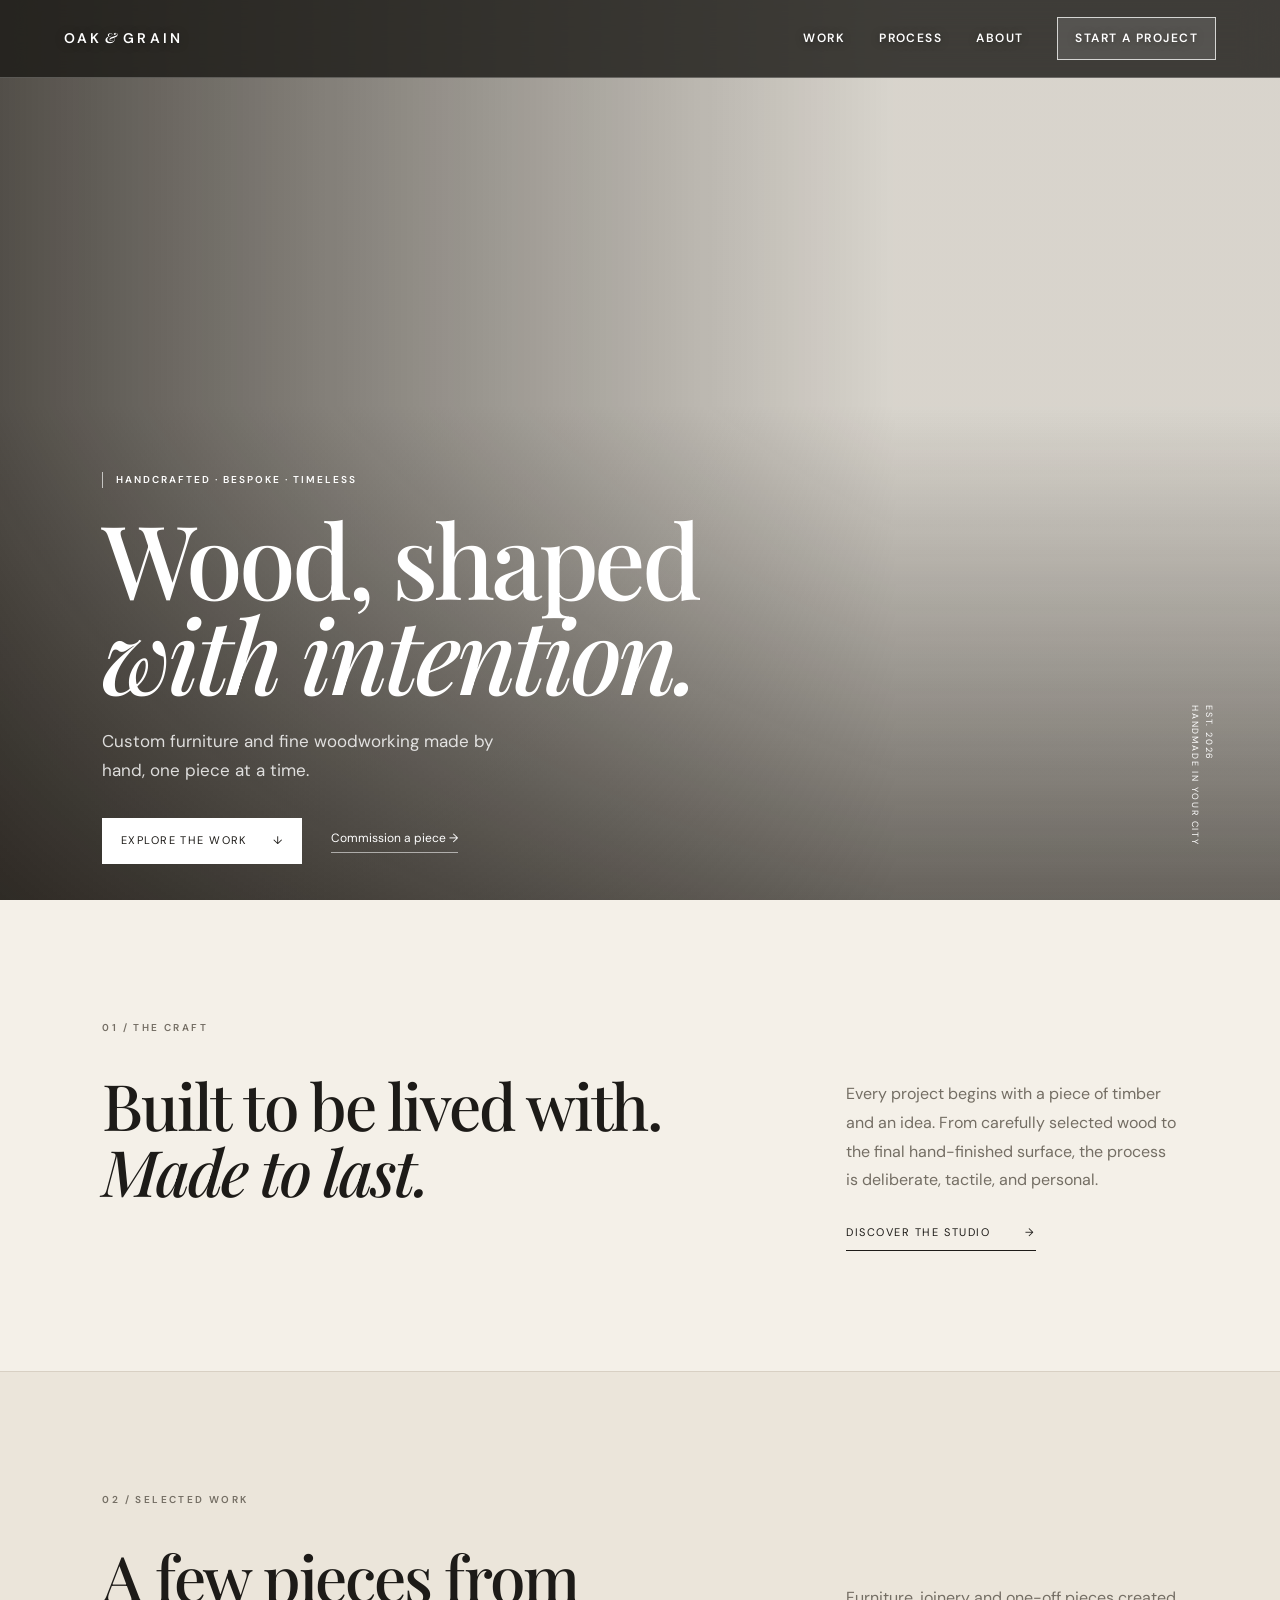
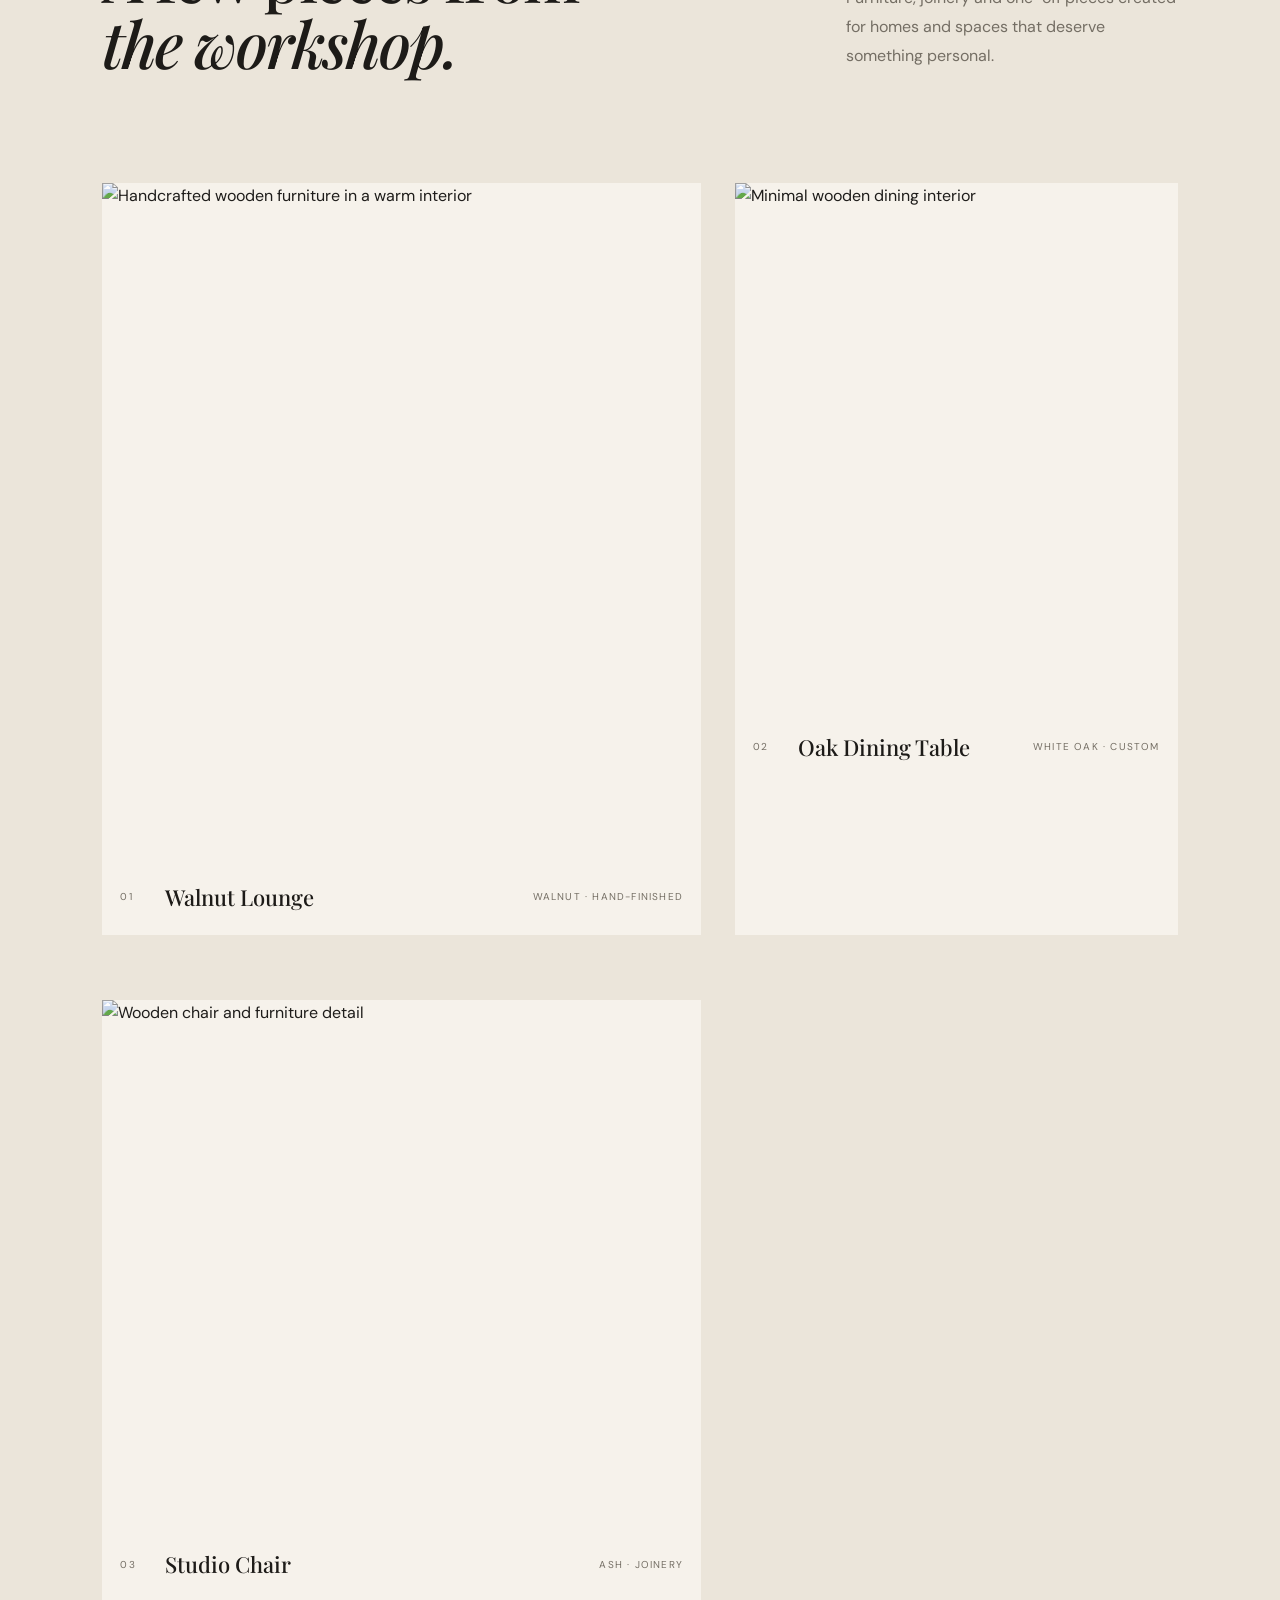
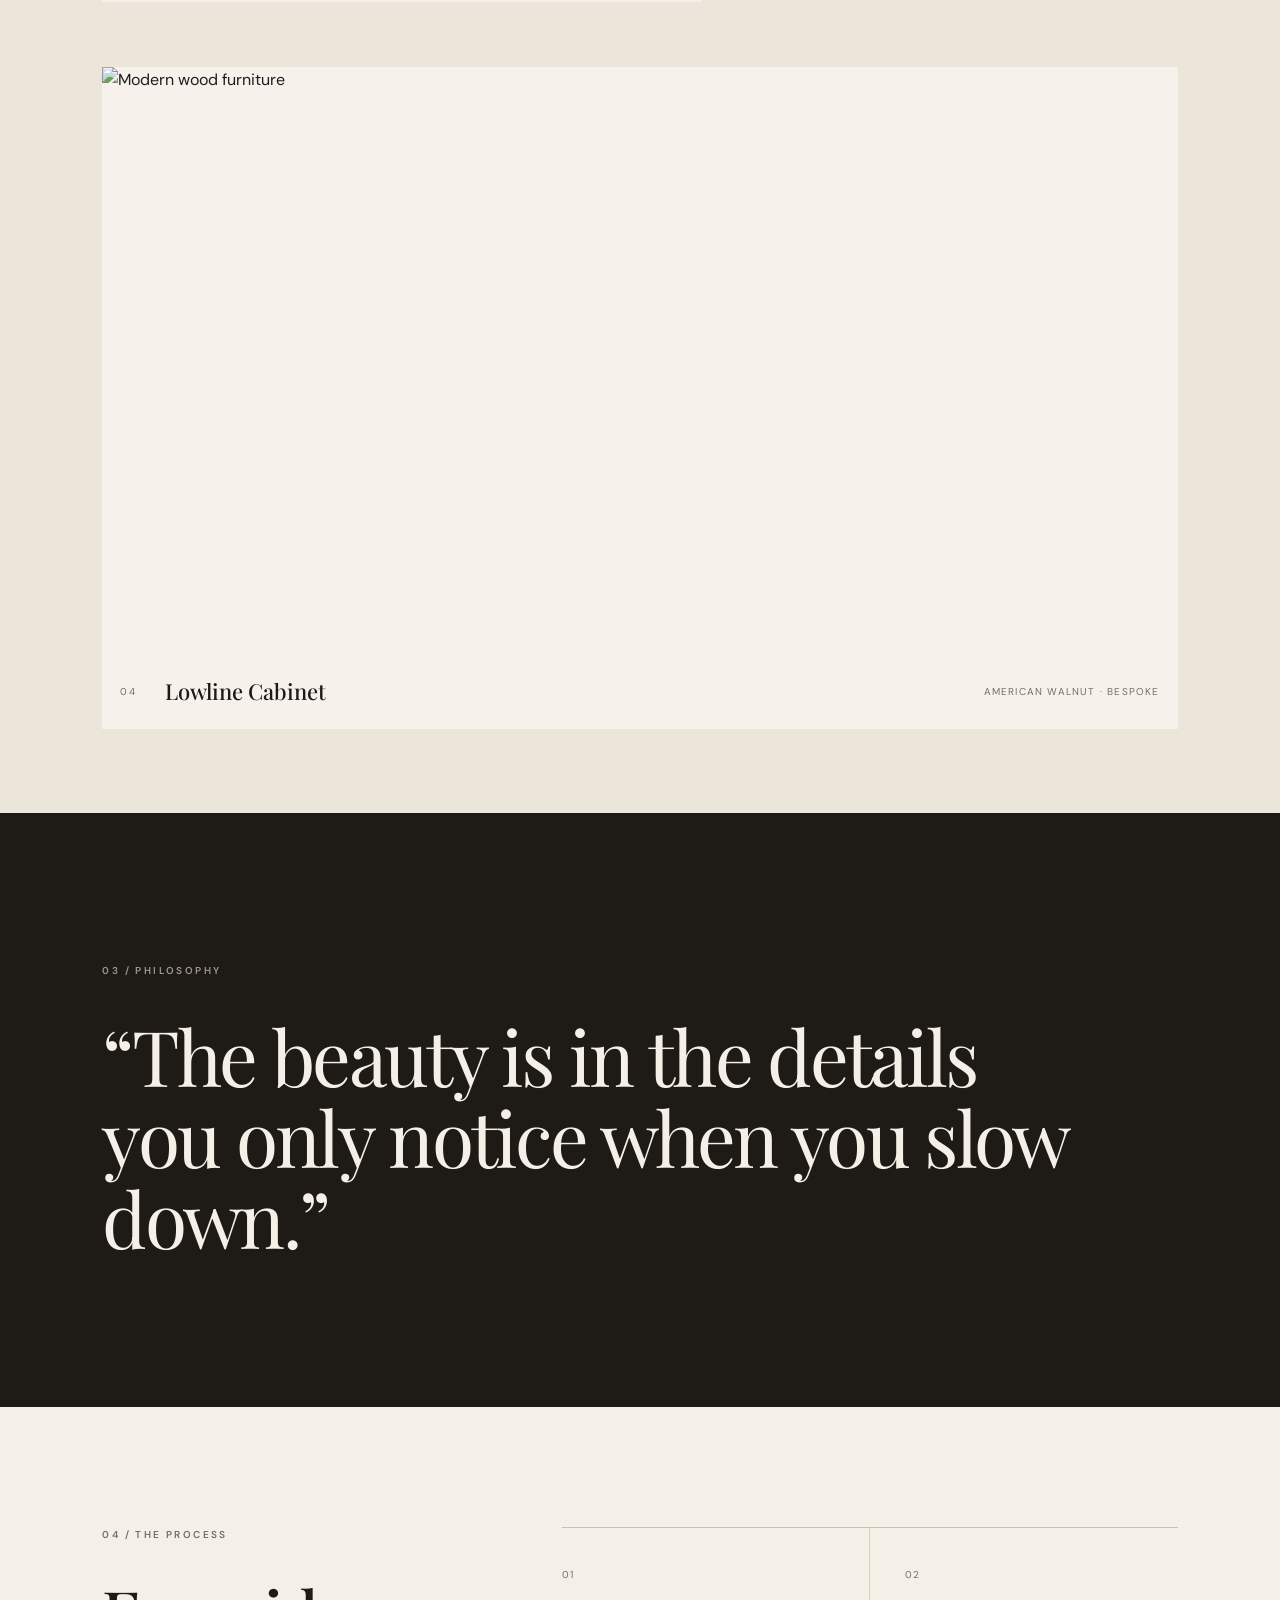
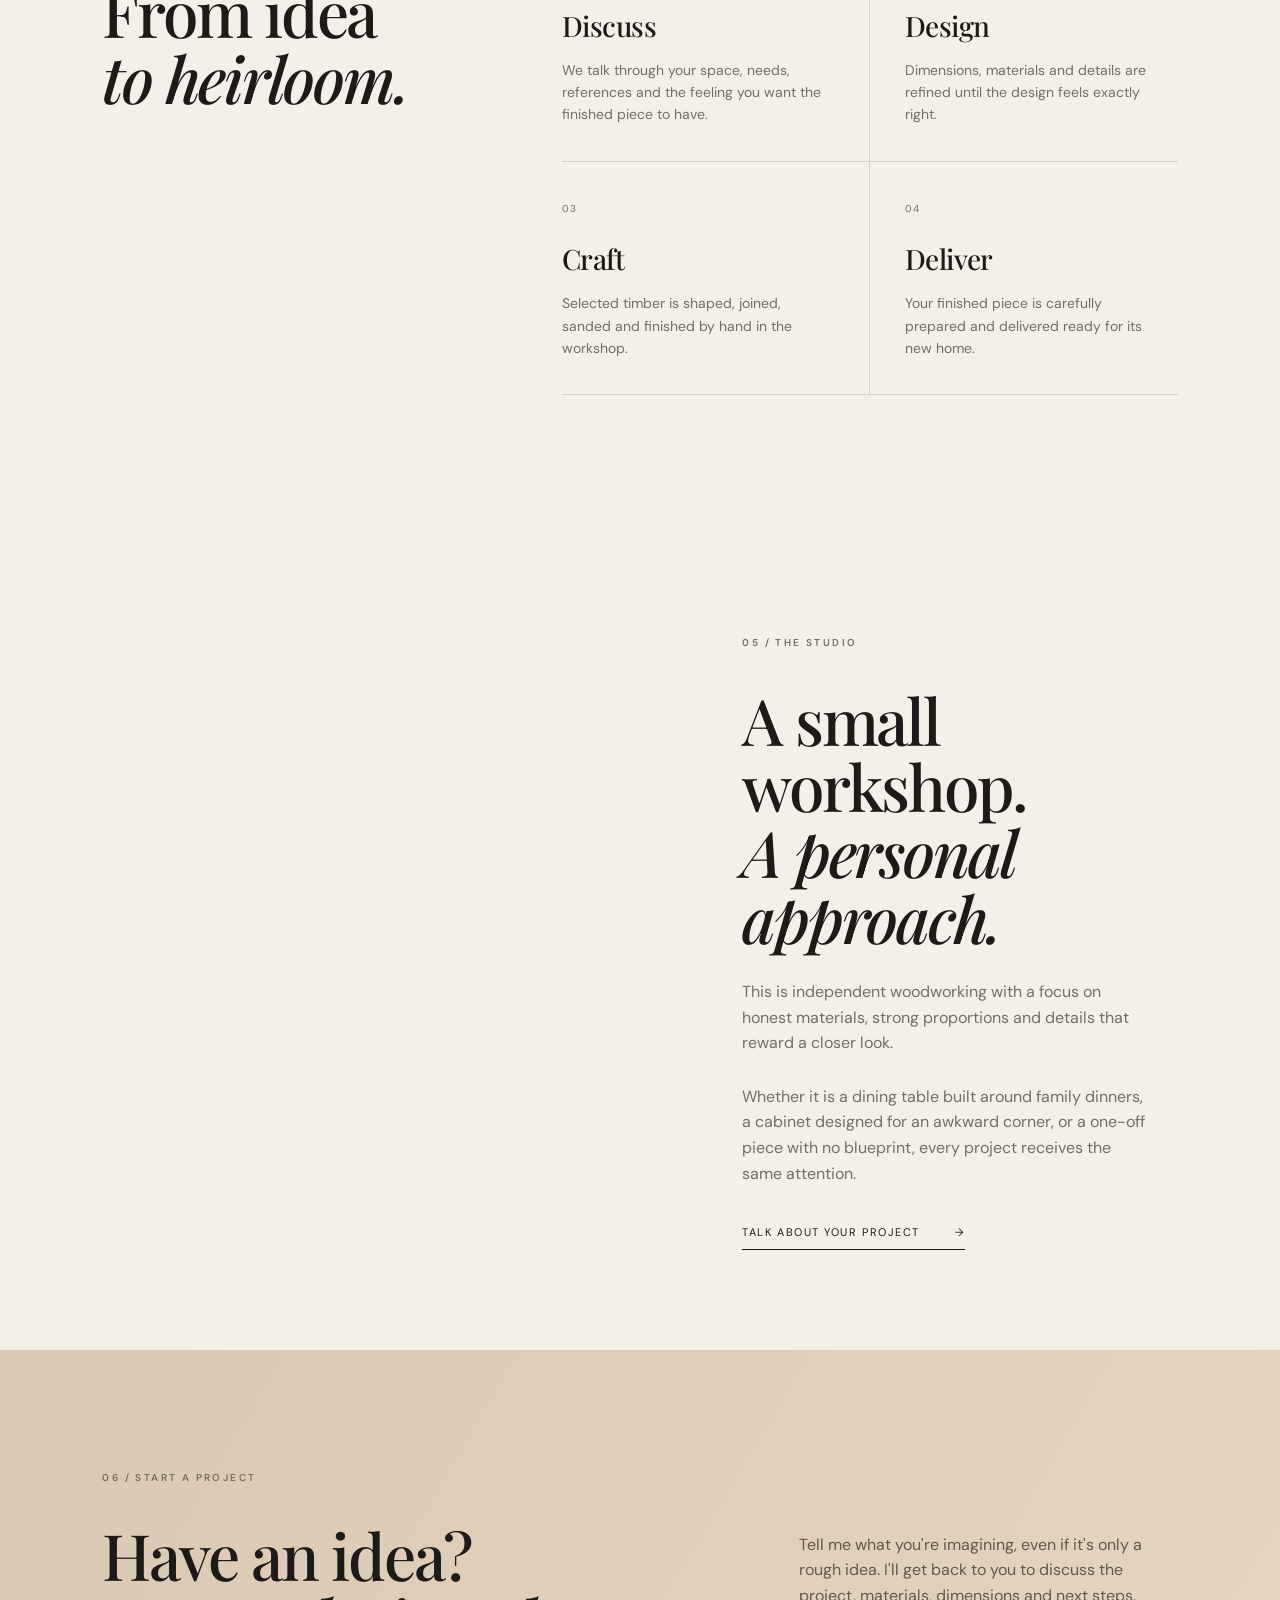
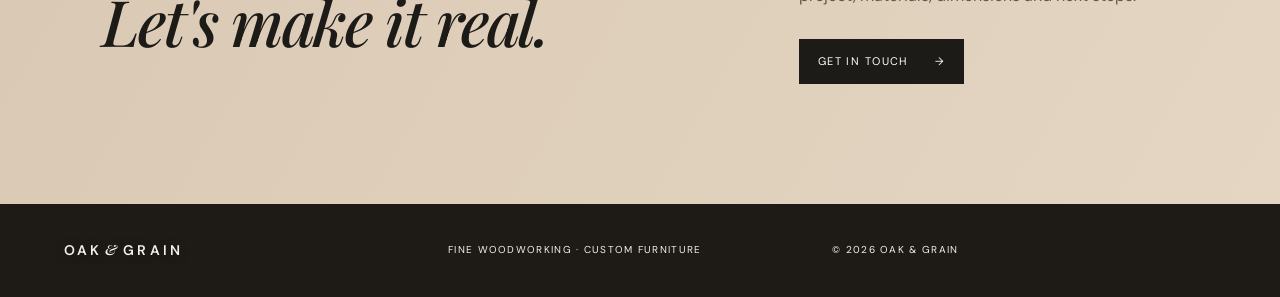
==== index.html @ c019b7b3 "Add Oak and Grain portfolio site" ====
<!DOCTYPE html>
<html lang="en">
<head>
  <meta charset="UTF-8">
  <meta name="viewport" content="width=device-width, initial-scale=1.0">
  <meta name="description" content="Handcrafted woodworking, custom furniture and fine joinery.">
  <title>Oak & Grain — Fine Woodworking</title>
  <link rel="icon" href="favicon.svg" type="image/svg+xml">
  <link rel="preconnect" href="https://fonts.googleapis.com">
  <link rel="preconnect" href="https://fonts.gstatic.com" crossorigin>
  <link href="https://fonts.googleapis.com/css2?family=DM+Sans:wght@400;500;600&family=Playfair+Display:wght@500;600&display=swap" rel="stylesheet">
  <link rel="stylesheet" href="style.css">
</head>
<body>

  <header class="site-header">
    <a class="logo" href="#home">OAK<span>&</span>GRAIN</a>
    <button class="menu-toggle" aria-label="Open menu"><span></span><span></span></button>
    <nav class="nav">
      <a href="#work">Work</a>
      <a href="#process">Process</a>
      <a href="#about">About</a>
      <a href="#contact" class="nav-cta">Start a Project</a>
    </nav>
  </header>

  <main>
    <section class="hero" id="home">
      <div class="hero-image"></div>
      <div class="hero-overlay"></div>
      <div class="hero-content">
        <p class="eyebrow">HANDCRAFTED · BESPOKE · TIMELESS</p>
        <h1>Wood, shaped<br><em>with intention.</em></h1>
        <p class="hero-copy">Custom furniture and fine woodworking made by hand, one piece at a time.</p>
        <div class="hero-actions">
          <a class="button button-light" href="#work">Explore the work <span>↓</span></a>
          <a class="text-link" href="#contact">Commission a piece →</a>
        </div>
      </div>
      <div class="hero-side-note">EST. 2026<br>HANDMADE IN YOUR CITY</div>
    </section>

    <section class="intro">
      <p class="section-label">01 / THE CRAFT</p>
      <div class="intro-grid">
        <h2>Built to be lived with.<br><em>Made to last.</em></h2>
        <div>
          <p>Every project begins with a piece of timber and an idea. From carefully selected wood to the final hand-finished surface, the process is deliberate, tactile, and personal.</p>
          <a class="arrow-link" href="#about">Discover the studio <span>→</span></a>
        </div>
      </div>
    </section>

    <section class="work" id="work">
      <div class="section-heading">
        <div>
          <p class="section-label">02 / SELECTED WORK</p>
          <h2>A few pieces from<br><em>the workshop.</em></h2>
        </div>
        <p class="section-description">Furniture, joinery and one-off pieces created for homes and spaces that deserve something personal.</p>
      </div>

      <div class="gallery">
        <article class="project project-large">
          <img src="https://images.unsplash.com/photo-1555041469-a586c61ea9bc?auto=format&fit=crop&w=1400&q=85" alt="Handcrafted wooden furniture in a warm interior">
          <div class="project-info"><span>01</span><h3>Walnut Lounge</h3><p>Walnut · Hand-finished</p></div>
        </article>
        <article class="project">
          <img src="https://images.unsplash.com/photo-1616486338812-3dadae4b4ace?auto=format&fit=crop&w=1000&q=85" alt="Minimal wooden dining interior">
          <div class="project-info"><span>02</span><h3>Oak Dining Table</h3><p>White Oak · Custom</p></div>
        </article>
        <article class="project">
          <img src="https://images.unsplash.com/photo-1598300042247-d088f8ab3a91?auto=format&fit=crop&w=1000&q=85" alt="Wooden chair and furniture detail">
          <div class="project-info"><span>03</span><h3>Studio Chair</h3><p>Ash · Joinery</p></div>
        </article>
        <article class="project project-wide">
          <img src="https://images.unsplash.com/photo-1538688525198-9b88f6f53126?auto=format&fit=crop&w=1400&q=85" alt="Modern wood furniture">
          <div class="project-info"><span>04</span><h3>Lowline Cabinet</h3><p>American Walnut · Bespoke</p></div>
        </article>
      </div>
    </section>

    <section class="statement">
      <div class="statement-inner">
        <p class="section-label">03 / PHILOSOPHY</p>
        <blockquote>“The beauty is in the details you only notice when you slow down.”</blockquote>
      </div>
    </section>

    <section class="process" id="process">
      <div class="process-title">
        <p class="section-label">04 / THE PROCESS</p>
        <h2>From idea<br><em>to heirloom.</em></h2>
      </div>
      <div class="steps">
        <div class="step"><span>01</span><h3>Discuss</h3><p>We talk through your space, needs, references and the feeling you want the finished piece to have.</p></div>
        <div class="step"><span>02</span><h3>Design</h3><p>Dimensions, materials and details are refined until the design feels exactly right.</p></div>
        <div class="step"><span>03</span><h3>Craft</h3><p>Selected timber is shaped, joined, sanded and finished by hand in the workshop.</p></div>
        <div class="step"><span>04</span><h3>Deliver</h3><p>Your finished piece is carefully prepared and delivered ready for its new home.</p></div>
      </div>
    </section>

    <section class="about" id="about">
      <div class="about-image"></div>
      <div class="about-copy">
        <p class="section-label">05 / THE STUDIO</p>
        <h2>A small workshop.<br><em>A personal approach.</em></h2>
        <p>This is independent woodworking with a focus on honest materials, strong proportions and details that reward a closer look.</p>
        <p>Whether it is a dining table built around family dinners, a cabinet designed for an awkward corner, or a one-off piece with no blueprint, every project receives the same attention.</p>
        <a class="arrow-link" href="#contact">Talk about your project <span>→</span></a>
      </div>
    </section>

    <section class="contact" id="contact">
      <p class="section-label">06 / START A PROJECT</p>
      <div class="contact-grid">
        <h2>Have an idea?<br><em>Let's make it real.</em></h2>
        <div>
          <p>Tell me what you're imagining, even if it's only a rough idea. I'll get back to you to discuss the project, materials, dimensions and next steps.</p>
          <a class="button button-dark" href="mailto:hello@example.com">Get in touch <span>→</span></a>
        </div>
      </div>
    </section>
  </main>

  <footer>
    <a class="logo" href="#home">OAK<span>&</span>GRAIN</a>
    <p>Fine woodworking · Custom furniture</p>
    <p>© 2026 Oak & Grain</p>
  </footer>

  <script src="script.js"></script>
</body>
</html>
---- style.css ----
*{box-sizing:border-box;margin:0;padding:0}
:root{--ink:#1d1b18;--paper:#f4f0e8;--muted:#746e64;--line:#d8d0c3;--accent:#9a6a3a}
html{scroll-behavior:smooth}
body{background:var(--paper);color:var(--ink);font-family:"DM Sans",sans-serif;line-height:1.6}
a{color:inherit;text-decoration:none}
.site-header{height:78px;padding:0 5vw;display:flex;align-items:center;justify-content:space-between;border-bottom:1px solid rgba(255,255,255,.24);position:absolute;top:0;left:0;right:0;z-index:10;color:#fff;background:rgba(29,27,24,.82);backdrop-filter:blur(18px) saturate(130%);-webkit-backdrop-filter:blur(18px) saturate(130%)}
.logo{font-size:15px;letter-spacing:.22em;font-weight:600;text-shadow:0 1px 10px rgba(0,0,0,.35)}.logo span{font-family:"Playfair Display",serif;font-style:italic;margin:0 3px}
.nav{display:flex;align-items:center;gap:34px;font-size:12px;text-transform:uppercase;letter-spacing:.12em;font-weight:600}.nav a{opacity:1;text-shadow:0 1px 8px rgba(0,0,0,.45)}.nav a:not(.nav-cta):hover{color:#ead7bc}
.nav-cta{border:1px solid rgba(255,255,255,.75);background:rgba(255,255,255,.12);padding:11px 17px;transition:background .2s ease,color .2s ease}.nav-cta:hover{background:#fff;color:var(--ink)}
.menu-toggle{display:none;background:none;border:0;color:white}
.hero{min-height:100vh;position:relative;display:flex;align-items:flex-end;color:white;overflow:hidden}
.hero-image{position:absolute;inset:0;background:url("https://images.unsplash.com/photo-1549490349-8643362247b5?auto=format&fit=crop&w=2200&q=90") center/cover}
.hero-overlay{position:absolute;inset:0;background:linear-gradient(90deg,rgba(20,16,11,.72),rgba(20,16,11,.12) 70%),linear-gradient(0deg,rgba(20,16,11,.58),transparent 55%)}
.hero-content{position:relative;z-index:1;padding:0 8vw 6vh;max-width:850px}.eyebrow,.section-label{font-size:10px;letter-spacing:.2em;text-transform:uppercase;font-weight:600}
.hero h1{font-family:"Playfair Display",serif;font-size:clamp(54px,8vw,112px);line-height:.93;font-weight:500;letter-spacing:-.04em;margin:20px 0 26px}.hero h1 em,.intro h2 em,.section-heading h2 em,.process h2 em,.about h2 em,.contact h2 em{font-weight:500}
.hero-copy{max-width:430px;font-size:17px;color:rgba(255,255,255,.82)}
.hero-actions{display:flex;align-items:center;gap:28px;margin-top:34px}.button{display:inline-flex;align-items:center;gap:26px;padding:14px 19px;font-size:11px;text-transform:uppercase;letter-spacing:.13em}.button-light{background:#fff;color:var(--ink)}.button-dark{background:var(--ink);color:#fff}.text-link{font-size:12px;border-bottom:1px solid rgba(255,255,255,.55);padding-bottom:4px}.hero-side-note{position:absolute;right:5vw;bottom:6vh;writing-mode:vertical-rl;font-size:9px;letter-spacing:.2em;opacity:.65}
.intro,.work,.process,.about,.contact{padding:120px 8vw}.intro{border-bottom:1px solid var(--line)}.section-label{color:var(--muted);margin-bottom:36px}.intro-grid{display:grid;grid-template-columns:1.3fr .7fr;gap:10vw}.intro h2,.section-heading h2,.process h2,.about h2,.contact h2{font-family:"Playfair Display",serif;font-size:clamp(42px,5vw,72px);font-weight:500;line-height:1.03;letter-spacing:-.035em}.intro-grid>div{padding-top:8px;color:var(--muted);font-size:16px;max-width:460px}.arrow-link{display:inline-flex;gap:35px;margin-top:28px;font-size:11px;text-transform:uppercase;letter-spacing:.14em;color:var(--ink);border-bottom:1px solid var(--ink);padding-bottom:7px}
.work{background:#ebe5da}.section-heading{display:grid;grid-template-columns:1.3fr .7fr;gap:10vw;align-items:end}.section-description{color:var(--muted);max-width:400px;margin-bottom:5px}.gallery{margin-top:70px;display:grid;grid-template-columns:1.15fr .85fr;gap:55px 30px}.project{position:relative}.project img{width:100%;height:530px;object-fit:cover;display:block;filter:saturate(.88)}.project-large img{height:680px}.project-wide{grid-column:1/-1}.project-wide img{height:590px}.project-info{padding-top:15px;display:grid;grid-template-columns:35px 1fr auto;align-items:center;gap:10px}.project-info span,.project-info p{font-size:10px;letter-spacing:.12em;text-transform:uppercase;color:var(--muted)}.project-info h3{font-family:"Playfair Display",serif;font-size:22px;font-weight:500}.project img{transition:transform .6s ease}.project{overflow:hidden}.project:hover img{transform:scale(1.025)}
.statement{background:#1e1b17;color:#f4f0e8;padding:150px 8vw}.statement-inner{max-width:1150px;margin:auto}.statement .section-label{color:#9e978d}.statement blockquote{font-family:"Playfair Display",serif;font-size:clamp(42px,6vw,88px);line-height:1.05;max-width:1000px;letter-spacing:-.035em}
.process{display:grid;grid-template-columns:.7fr 1.3fr;gap:10vw}.steps{display:grid;grid-template-columns:1fr 1fr;border-top:1px solid var(--line)}.step{padding:28px 20px 35px 0;border-bottom:1px solid var(--line)}.step:nth-child(odd){border-right:1px solid var(--line);padding-right:35px}.step:nth-child(even){padding-left:35px}.step span{font-size:10px;color:var(--muted);letter-spacing:.15em}.step h3{font-family:"Playfair Display",serif;font-size:28px;font-weight:500;margin:18px 0 10px}.step p{color:var(--muted);font-size:14px;max-width:290px}
.about{display:grid;grid-template-columns:1fr 1fr;padding:0}.about-image{min-height:720px;background:url("https://images.unsplash.com/photo-1601058268499-e52658b8bb88?auto=format&fit=crop&w=1300&q=85") center/cover}.about-copy{padding:120px 10vw 100px 8vw}.about-copy>p:not(.section-label){color:var(--muted);max-width:480px;margin-top:28px}.about-copy .arrow-link{margin-top:38px}
.contact{background:#d9c8b3}.contact-grid{display:grid;grid-template-columns:1.2fr .8fr;gap:10vw}.contact-grid>div{padding-top:10px}.contact-grid p{color:#62584d;max-width:430px}.contact .button{margin-top:30px}
.visit{padding:120px 8vw;display:grid;grid-template-columns:1.1fr .9fr;gap:10vw;background:#ebe5da}.visit-card{border-top:1px solid var(--ink);padding-top:22px;color:var(--muted)}.visit-card>p{max-width:420px}.visit-card dl{margin:32px 0;display:grid;gap:16px}.visit-card dl div{display:flex;justify-content:space-between;border-bottom:1px solid var(--line);padding-bottom:12px;font-size:13px}.visit-card dt{font-size:10px;text-transform:uppercase;letter-spacing:.12em;color:var(--ink)}.visit-card dd{margin:0}
.testimonials{background:#1e1b17;color:var(--paper);padding:78px 8vw}.testimonials .section-label{color:#9e978d}.quotes{overflow:hidden;margin:0 -8vw;padding:12px 8vw}.testimonial-track{display:flex;width:200%;animation:testimonial-slide 26s linear infinite}.testimonial-track:hover{animation-play-state:paused}.testimonial-set{flex:0 0 50%;display:grid;grid-template-columns:1fr 1fr;gap:8vw;padding-right:8vw}.quotes blockquote{font-family:"Playfair Display",serif;font-size:clamp(23px,2.6vw,36px);line-height:1.17}.quotes cite{display:block;margin-top:20px;color:#b4aca0;font-family:"DM Sans",sans-serif;font-size:10px;font-style:normal;text-transform:uppercase;letter-spacing:.13em}
.instagram{padding:120px 8vw}.instagram .section-heading .arrow-link{align-self:end;margin-bottom:4px}.instagram-grid{margin-top:55px;display:grid;grid-template-columns:repeat(3,1fr);gap:18px}.instagram-grid img{display:block;width:100%;height:360px;object-fit:cover;filter:saturate(.8)}
.inquiry-form{padding-top:8px}.inquiry-form>p{color:#62584d;max-width:430px}.form-fields{display:grid;grid-template-columns:1fr 1fr;gap:14px;margin-top:25px}.form-fields input,.form-fields select,.form-fields textarea{font:14px "DM Sans",sans-serif;background:rgba(255,255,255,.35);border:1px solid rgba(98,88,77,.25);border-radius:0;padding:13px;color:var(--ink);width:100%}.form-fields textarea{grid-column:1/-1;min-height:100px;resize:vertical}.form-fields select{color:#62584d}.contact-actions{display:flex;align-items:center;gap:25px}.contact-actions .button{border:0;cursor:pointer}.whatsapp-link{font-size:11px;text-transform:uppercase;letter-spacing:.12em;border-bottom:1px solid var(--ink);padding-bottom:5px}.contact .form-message{color:#62584d}
.project-page{background:var(--paper)}.project-detail{min-height:calc(100vh - 78px);display:grid;grid-template-columns:1.1fr .9fr}.project-hero{width:100%;height:100%;min-height:650px;object-fit:cover}.project-copy{padding:clamp(65px,11vh,130px) 10vw;align-self:center}.project-copy h1{font-family:"Playfair Display",serif;font-weight:500;font-size:clamp(48px,5vw,76px);line-height:1;letter-spacing:-.04em}.project-summary{color:var(--muted);margin:26px 0;font-size:16px}.project-specs{border-top:1px solid var(--line);margin:30px 0}.project-specs div{display:flex;justify-content:space-between;gap:18px;border-bottom:1px solid var(--line);padding:12px 0;font-size:13px}.project-specs dt{text-transform:uppercase;font-size:10px;letter-spacing:.12em}.project-specs dd{margin:0;color:var(--muted)}
@keyframes testimonial-slide{to{transform:translateX(-50%)}}

/* Visual refinement */
::selection{background:#c6a57c;color:#1d1b18}.section-label{letter-spacing:.24em}.hero-content{padding-bottom:4vh}.hero .eyebrow{display:inline-block;border-left:1px solid rgba(255,255,255,.65);padding-left:13px}.hero-copy{line-height:1.7}.button{transition:transform .2s ease,box-shadow .2s ease,background .2s ease}.button:hover{transform:translateY(-2px);box-shadow:0 9px 24px rgba(20,16,11,.18)}.button-light:hover{background:#eadfce}.arrow-link{transition:gap .25s ease,color .25s ease}.arrow-link:hover{gap:45px;color:var(--accent)}
.intro,.work,.process,.contact,.visit,.instagram{position:relative}.intro-grid>div,.section-description{line-height:1.8}.section-heading{padding-bottom:1px}.section-heading h2,.process h2,.about h2,.contact h2,.visit h2{max-width:650px}.gallery{gap:65px 34px}.project{background:#f6f2eb}.project-info{padding:17px 18px 20px}.project-info h3 a{transition:color .2s ease}.project-info h3 a:hover{color:var(--accent)}.project-info p{white-space:nowrap}.project img{filter:saturate(.82) contrast(.98)}
.steps{border-top-color:#c9c0b3}.step{transition:background .25s ease;padding-top:32px}.step:hover{background:#f8f5ef}.step h3{letter-spacing:-.02em}
.visit-card{background:#f6f1e9;padding:31px 32px 34px;box-shadow:0 16px 35px rgba(61,48,31,.06)}.testimonials{background:linear-gradient(135deg,#211d18,#171512)}.quotes blockquote{position:relative}.quotes blockquote::before{content:"“";display:block;font-size:68px;line-height:.55;color:#b78957;font-family:"Playfair Display",serif}.instagram-grid img{transition:transform .45s ease,filter .3s ease}.instagram-grid{overflow:hidden}.instagram-grid img:hover{transform:scale(1.035);filter:saturate(1)}
.contact{background:linear-gradient(120deg,#d9c8b3,#e4d6c3)}.inquiry-form{background:rgba(255,255,255,.18);padding:26px}.form-fields input,.form-fields select,.form-fields textarea{transition:border-color .2s ease,background .2s ease}.form-fields input:focus,.form-fields select:focus,.form-fields textarea:focus{outline:0;border-color:#75614b;background:rgba(255,255,255,.62)}.form-fields input::placeholder,.form-fields textarea::placeholder{color:#887d70}.whatsapp-link{transition:color .2s ease}.whatsapp-link:hover{color:#6d8e69}.project-detail{background:#f7f3ec}.project-copy .section-label{margin-bottom:22px}.project-specs div{padding:15px 0}.project-hero{filter:saturate(.82)}

/* Motion */
@keyframes hero-rise{from{opacity:0;transform:translateY(24px)}to{opacity:1;transform:translateY(0)}}
@keyframes hero-image-in{from{transform:scale(1.07)}to{transform:scale(1)}}
.hero-image{animation:hero-image-in 1.4s cubic-bezier(.2,.65,.2,1) both}.hero-content>*{opacity:0;animation:hero-rise .8s cubic-bezier(.2,.65,.2,1) forwards}.hero-content .eyebrow{animation-delay:.2s}.hero-content h1{animation-delay:.34s}.hero-content .hero-copy{animation-delay:.5s}.hero-content .hero-actions{animation-delay:.64s}.hero-side-note{opacity:0;animation:hero-rise .8s .75s cubic-bezier(.2,.65,.2,1) forwards}
.reveal{opacity:0;transform:translateY(28px);transition:opacity .75s cubic-bezier(.2,.65,.2,1),transform .75s cubic-bezier(.2,.65,.2,1);transition-delay:var(--reveal-delay,0ms)}.reveal.is-visible{opacity:1;transform:translateY(0)}.about-image.reveal{transform:translateX(-28px)}.about-image.reveal.is-visible{transform:translateX(0)}.project.reveal{transform:translateY(36px)}
@media(prefers-reduced-motion:reduce){html{scroll-behavior:auto}.hero-image,.hero-content>*,.hero-side-note{animation:none;opacity:1}.reveal,.reveal.is-visible,.about-image.reveal,.about-image.reveal.is-visible{opacity:1;transform:none;transition:none}.testimonial-track{animation:none;width:100%}.testimonial-set{flex-basis:100%}.button,.arrow-link,.project img,.instagram-grid img{transition:none}}
footer{background:#1e1b17;color:#f4f0e8;padding:35px 5vw;display:grid;grid-template-columns:1fr 1fr 1fr;align-items:center;font-size:10px;text-transform:uppercase;letter-spacing:.13em}.site-header .logo,footer .logo{font-size:14px}

/* Account pages */
.auth-page{min-height:100vh;background:var(--paper)}
.auth-header{position:relative;background:#1e1b17;border-bottom:0;height:78px}
.auth-back{font-size:11px;letter-spacing:.12em;text-transform:uppercase;color:rgba(255,255,255,.8)}.auth-back:hover{color:#fff}
.auth-main{min-height:calc(100vh - 78px);display:grid;grid-template-columns:1fr 1fr}
.auth-panel{padding:clamp(65px,10vh,115px) 12vw;align-self:center;max-width:720px;margin:0 auto;width:100%}
.auth-panel .section-label{margin-bottom:22px}.auth-panel h1{font-family:"Playfair Display",serif;font-weight:500;font-size:clamp(48px,5vw,72px);line-height:.98;letter-spacing:-.04em}.auth-panel h1 em{font-weight:500}.auth-intro{color:var(--muted);max-width:410px;margin:23px 0 31px}
.auth-form{display:flex;flex-direction:column;gap:9px}.auth-form label:not(.check-label){font-size:11px;letter-spacing:.1em;text-transform:uppercase;font-weight:600;margin-top:7px}.auth-form input:not([type="checkbox"]){height:48px;background:transparent;border:0;border-bottom:1px solid var(--line);border-radius:0;color:var(--ink);font:16px "DM Sans",sans-serif;outline:none;padding:4px 0}.auth-form input:not([type="checkbox"]):focus{border-color:var(--ink)}
.form-row{display:flex;justify-content:space-between;align-items:center;margin:12px 0 16px;font-size:11px}.form-row>a,.auth-switch a{border-bottom:1px solid currentColor;padding-bottom:2px}.check-label{display:flex;align-items:center;gap:8px;color:var(--muted);font-size:11px;cursor:pointer}.check-label input{accent-color:var(--ink)}.consent{align-items:flex-start;line-height:1.45;margin:16px 0 8px}.auth-form .button{align-self:flex-start;border:0;cursor:pointer;margin-top:1px}.form-message{min-height:20px;color:#6e4e2b;font-size:13px;margin-top:8px}.auth-switch{font-size:13px;color:var(--muted);margin-top:32px}.auth-switch a{color:var(--ink);margin-left:3px}
.auth-image{min-height:600px;background-position:center;background-size:cover}.auth-image-login{background-image:linear-gradient(rgba(25,20,14,.14),rgba(25,20,14,.14)),url("https://images.unsplash.com/photo-1549490349-8643362247b5?auto=format&fit=crop&w=1600&q=85")}.auth-image-signup{background-image:linear-gradient(rgba(25,20,14,.16),rgba(25,20,14,.16)),url("https://images.unsplash.com/photo-1601058268499-e52658b8bb88?auto=format&fit=crop&w=1600&q=85")}

@media(max-width:800px){
 .site-header{height:68px;padding:0 6vw}.menu-toggle{display:flex;flex-direction:column;gap:5px}.menu-toggle span{width:24px;height:1px;background:white}.nav{display:none;position:absolute;top:68px;left:0;right:0;background:#1e1b17;padding:25px 6vw;flex-direction:column;align-items:flex-start;gap:22px}.nav.open{display:flex}
 .hero-content{padding:0 6vw 4vh}.hero h1{font-size:60px}.hero-copy{font-size:15px}.hero-actions{align-items:flex-start;flex-direction:column;gap:20px}.hero-side-note{display:none}
 .intro,.work,.process,.contact,.visit,.instagram{padding:85px 6vw}.intro-grid,.section-heading,.process,.contact-grid,.visit{grid-template-columns:1fr;gap:45px}.gallery{grid-template-columns:1fr;gap:45px;margin-top:50px}.project-large img,.project img,.project-wide img{height:470px}.project-wide{grid-column:auto}
 .statement{padding:100px 6vw}.statement blockquote{font-size:48px}
 .steps{grid-template-columns:1fr}.step:nth-child(odd){border-right:0;padding-right:0}.step:nth-child(even){padding-left:0}.step:last-child{border-bottom:0}
 .about{grid-template-columns:1fr}.about-image{min-height:480px}.about-copy{padding:85px 6vw}.contact-grid{gap:20px}
 footer{grid-template-columns:1fr;gap:16px;padding:30px 6vw}
 .quotes{margin:0 -6vw;padding:12px 6vw}.testimonial-set{grid-template-columns:1fr;gap:28px;padding-right:6vw}.testimonials{padding:62px 6vw}.instagram-grid{grid-template-columns:1fr 1fr;gap:10px;margin-top:40px}.instagram-grid img{height:220px}.instagram-grid img:last-child{grid-column:1/-1}.form-fields{grid-template-columns:1fr}.form-fields textarea{grid-column:auto}.contact-actions{align-items:flex-start;flex-direction:column;gap:16px}.project-detail{grid-template-columns:1fr}.project-hero{min-height:440px;height:440px}.project-copy{padding:65px 8vw 80px}
 .auth-header{height:68px}.auth-main{min-height:calc(100vh - 68px);grid-template-columns:1fr}.auth-panel{padding:70px 8vw 80px}.auth-image{display:none}.auth-back{font-size:10px}
}
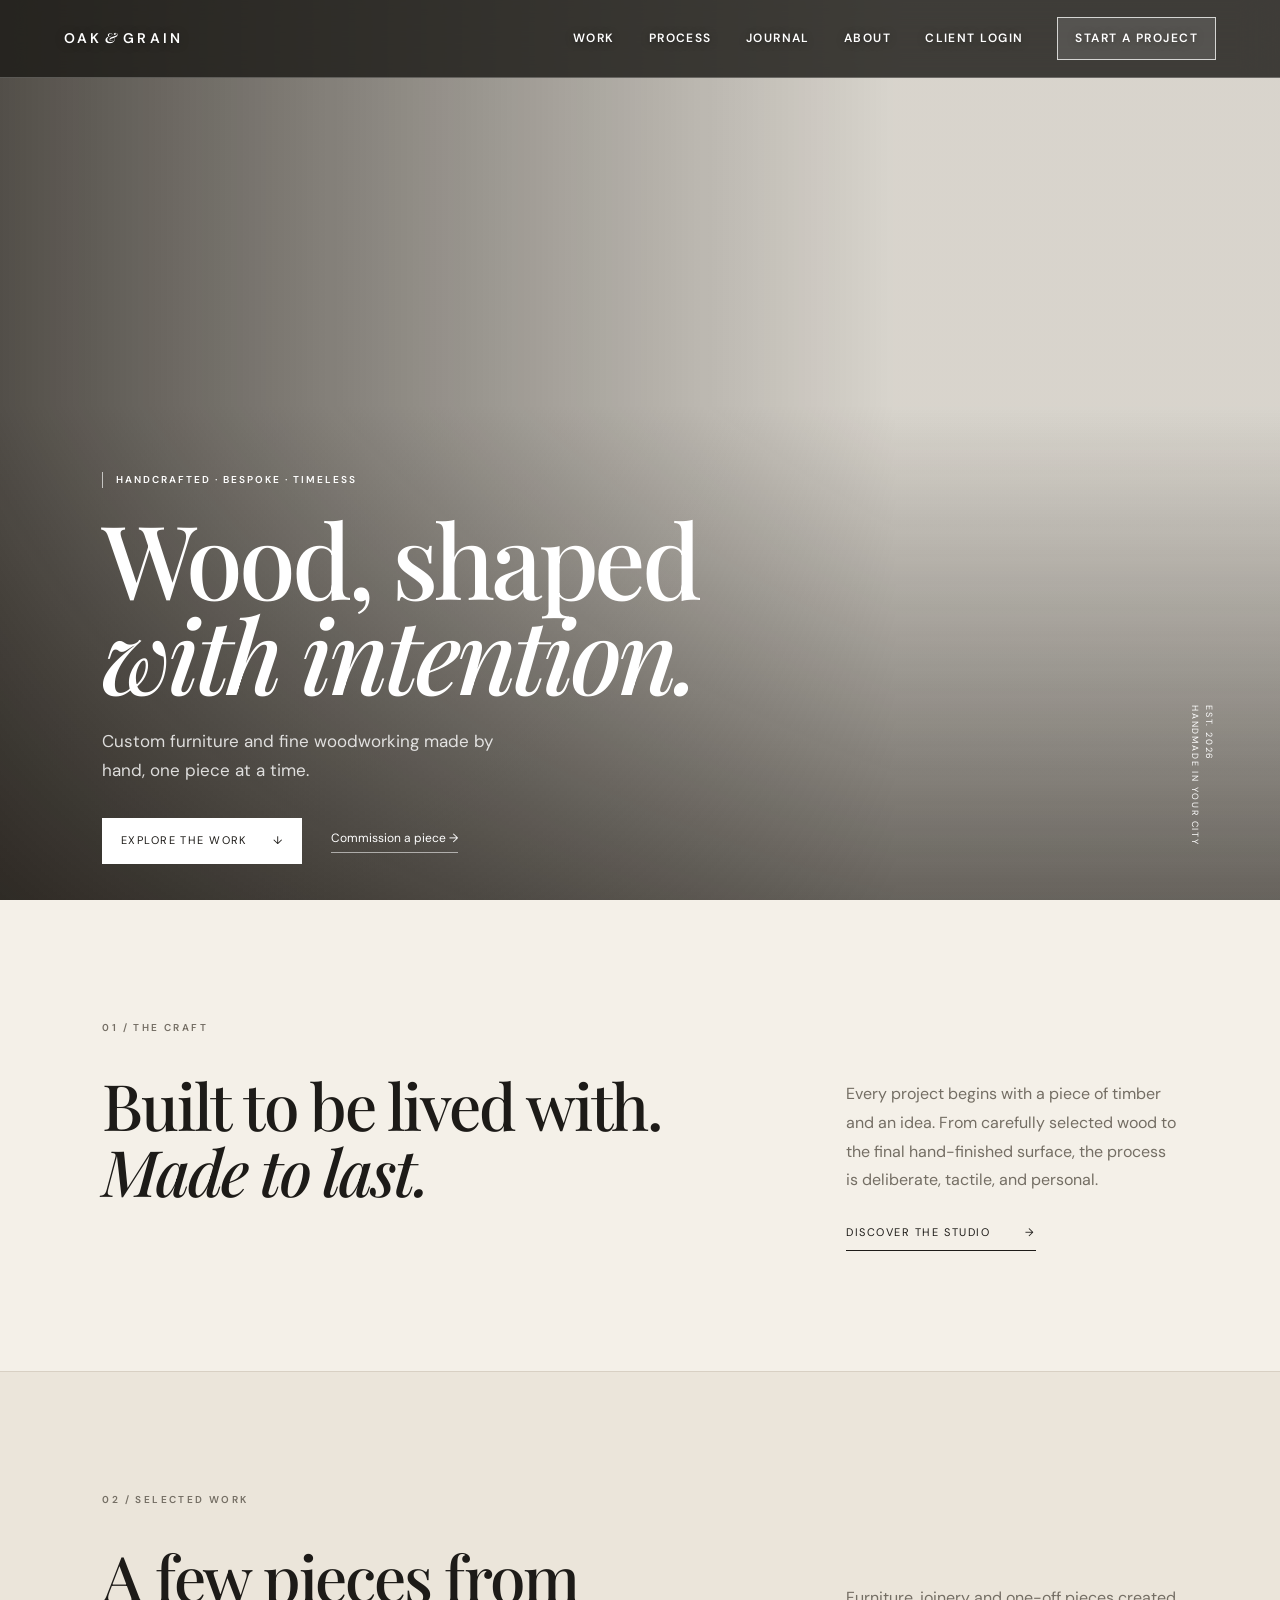
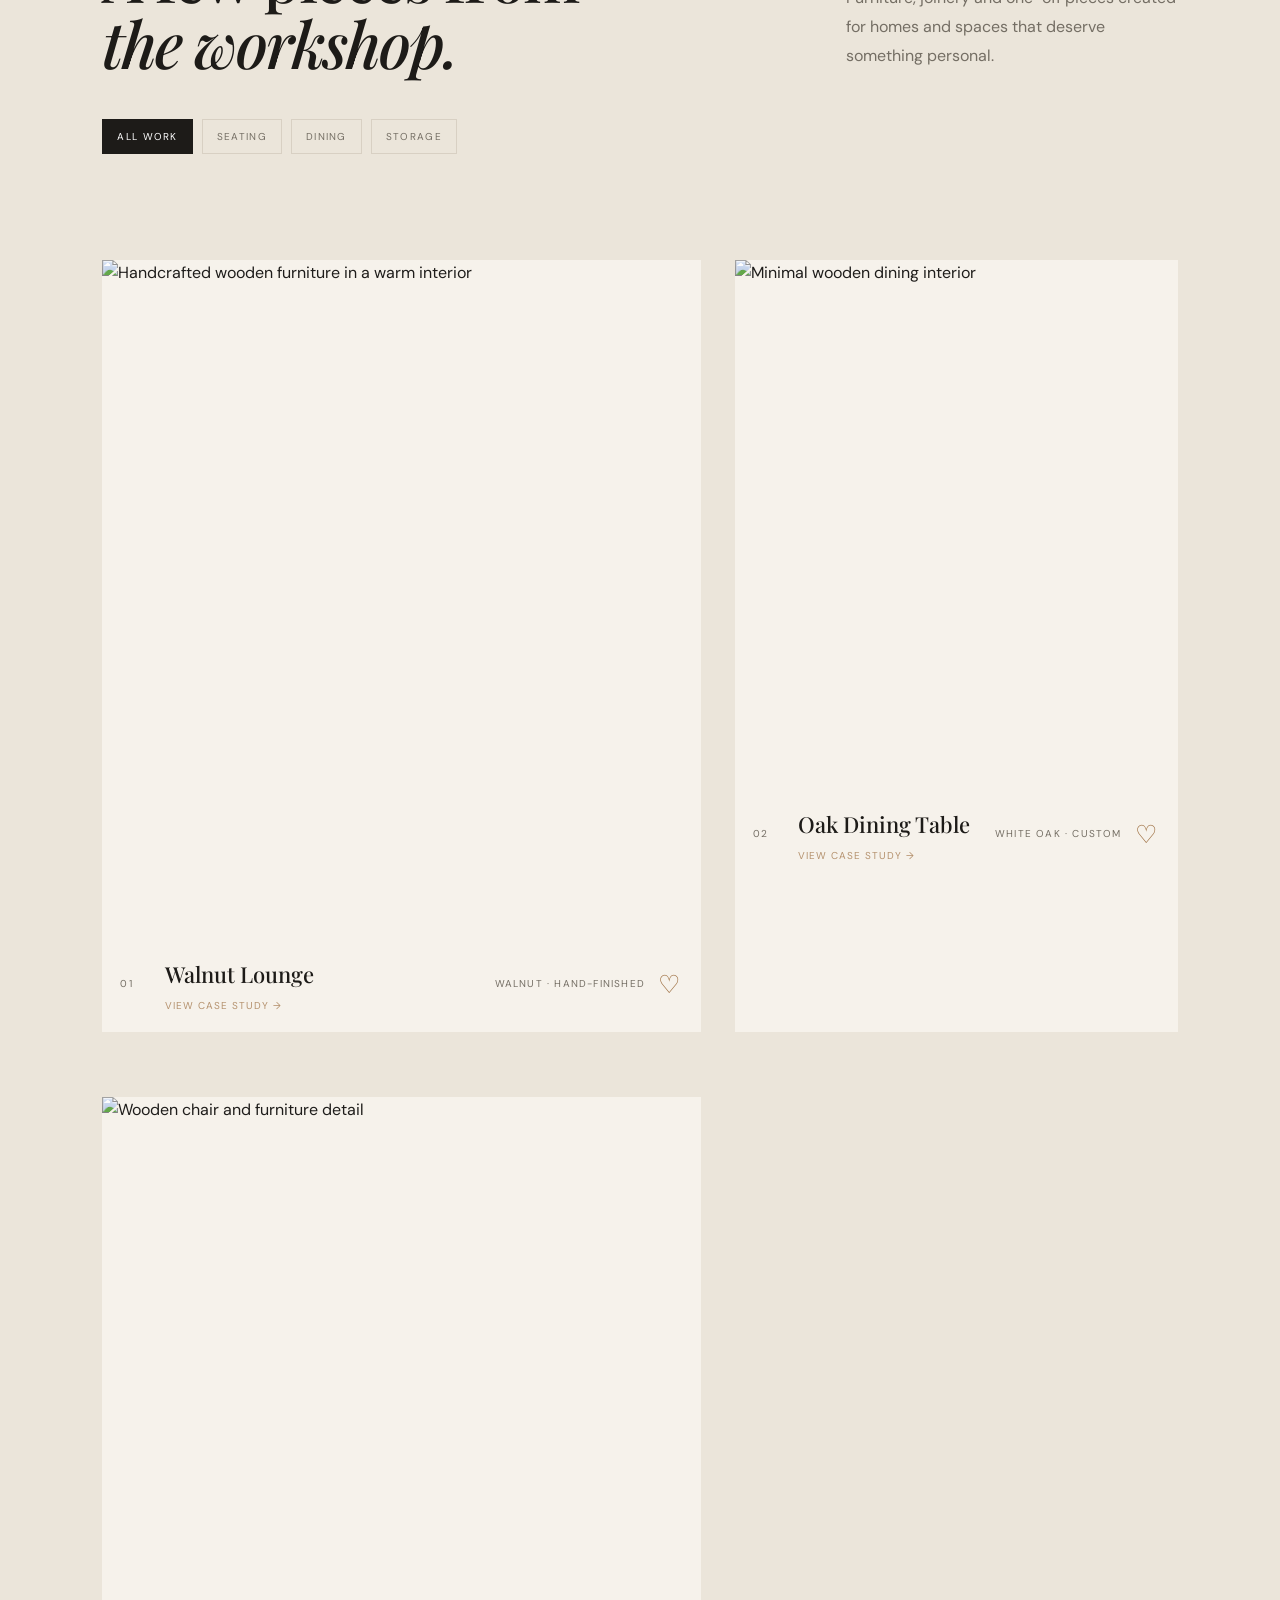
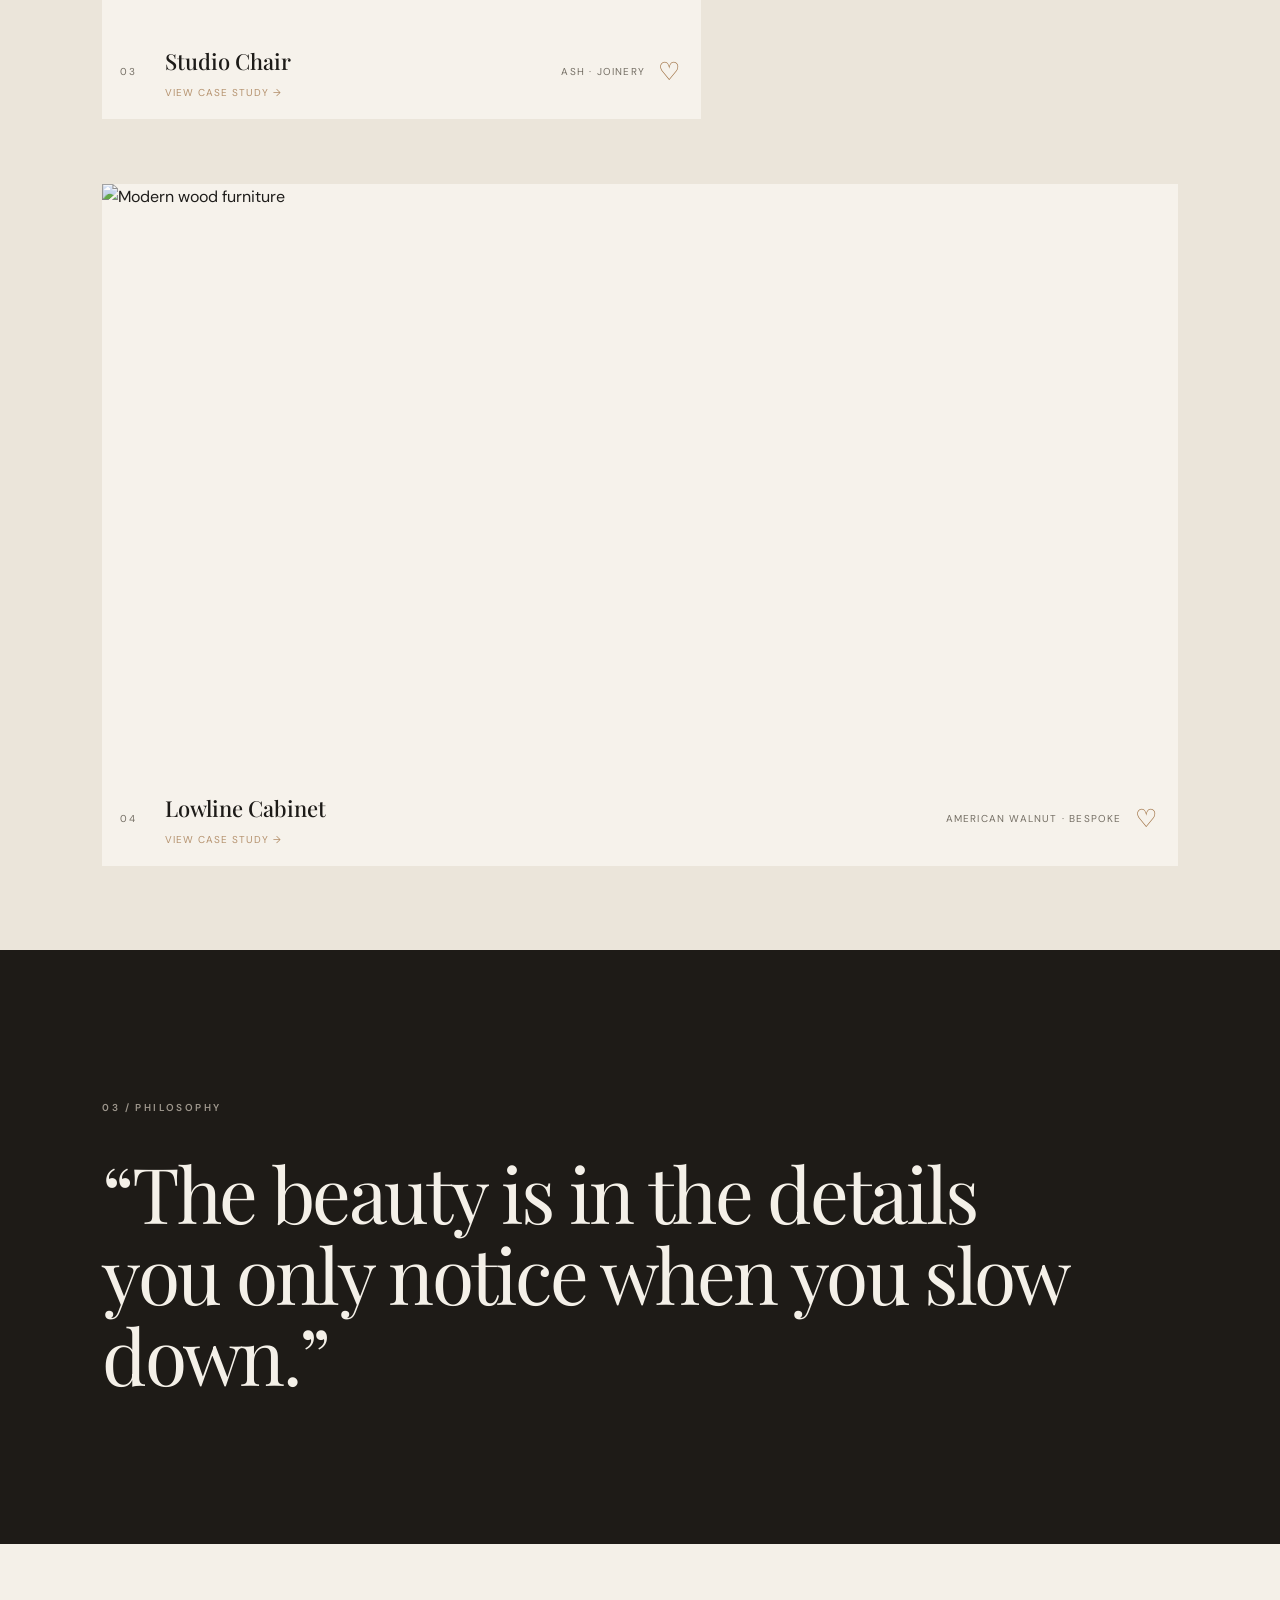
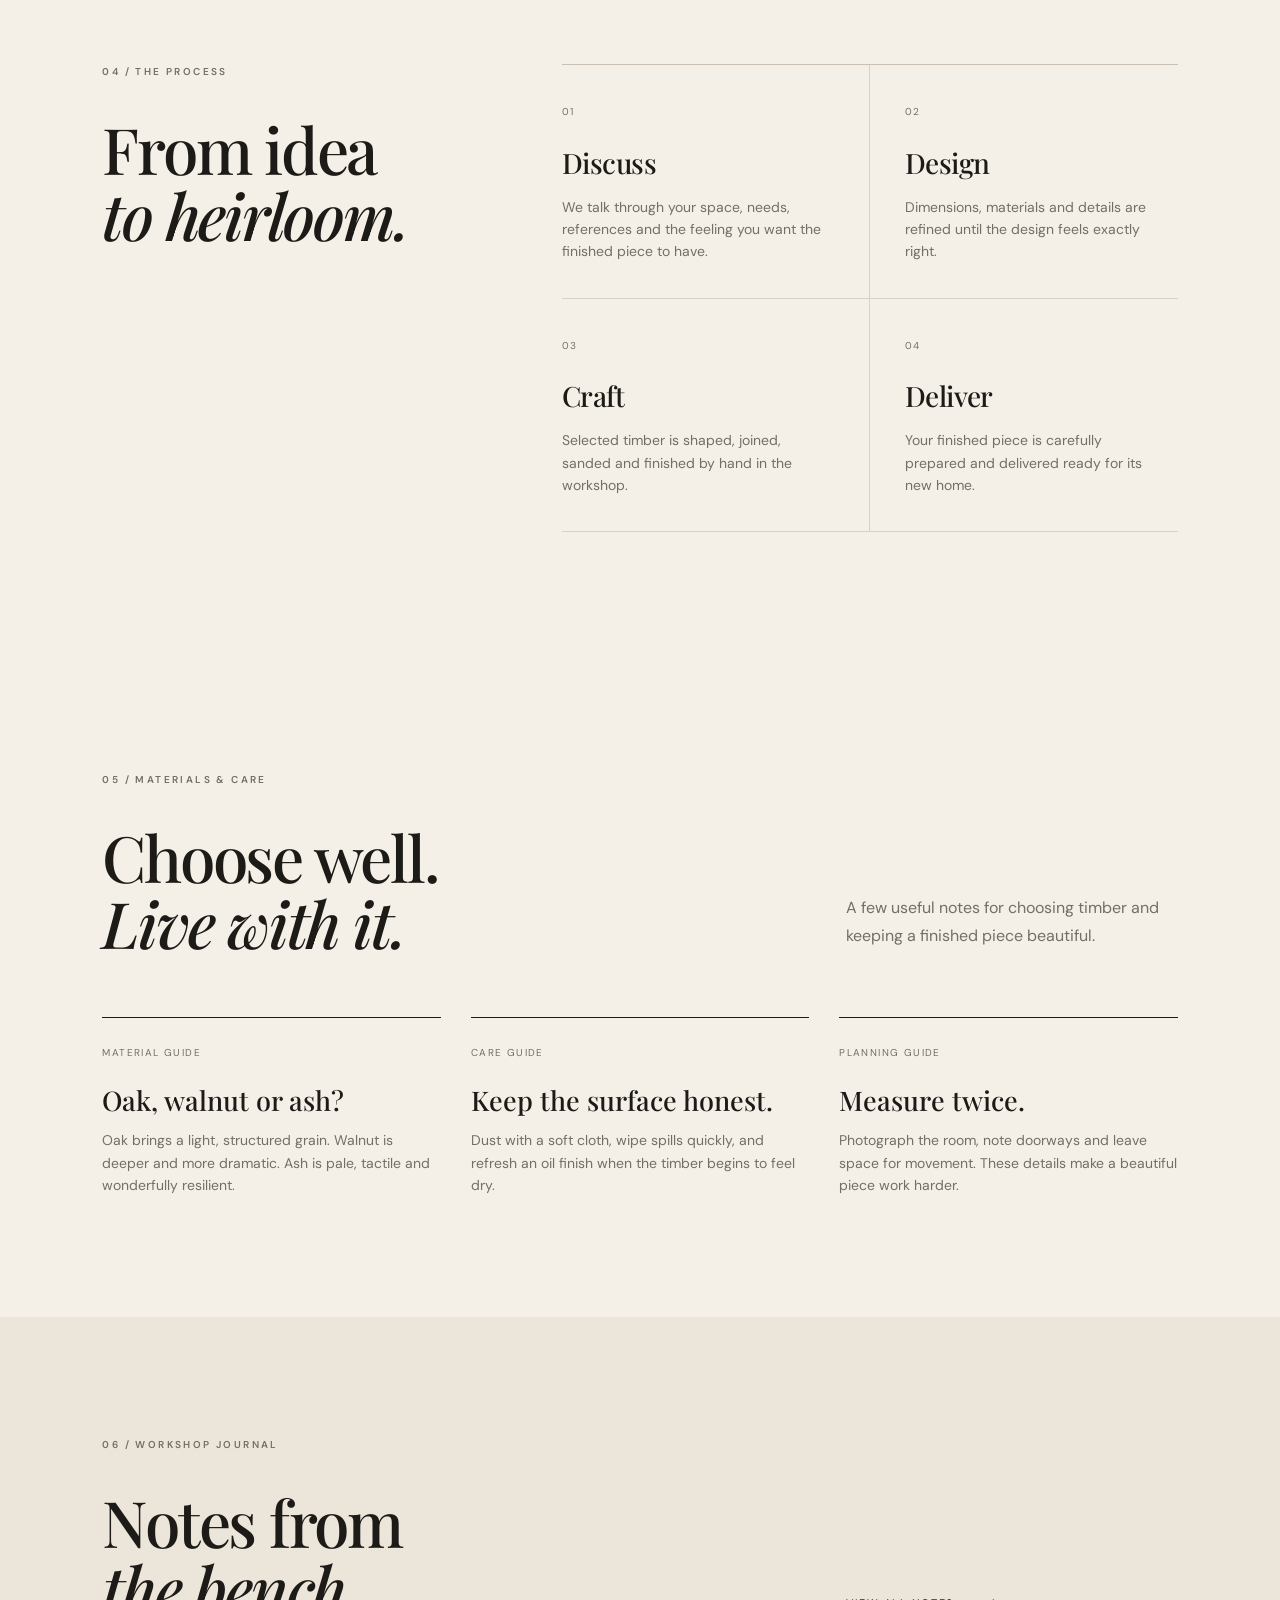
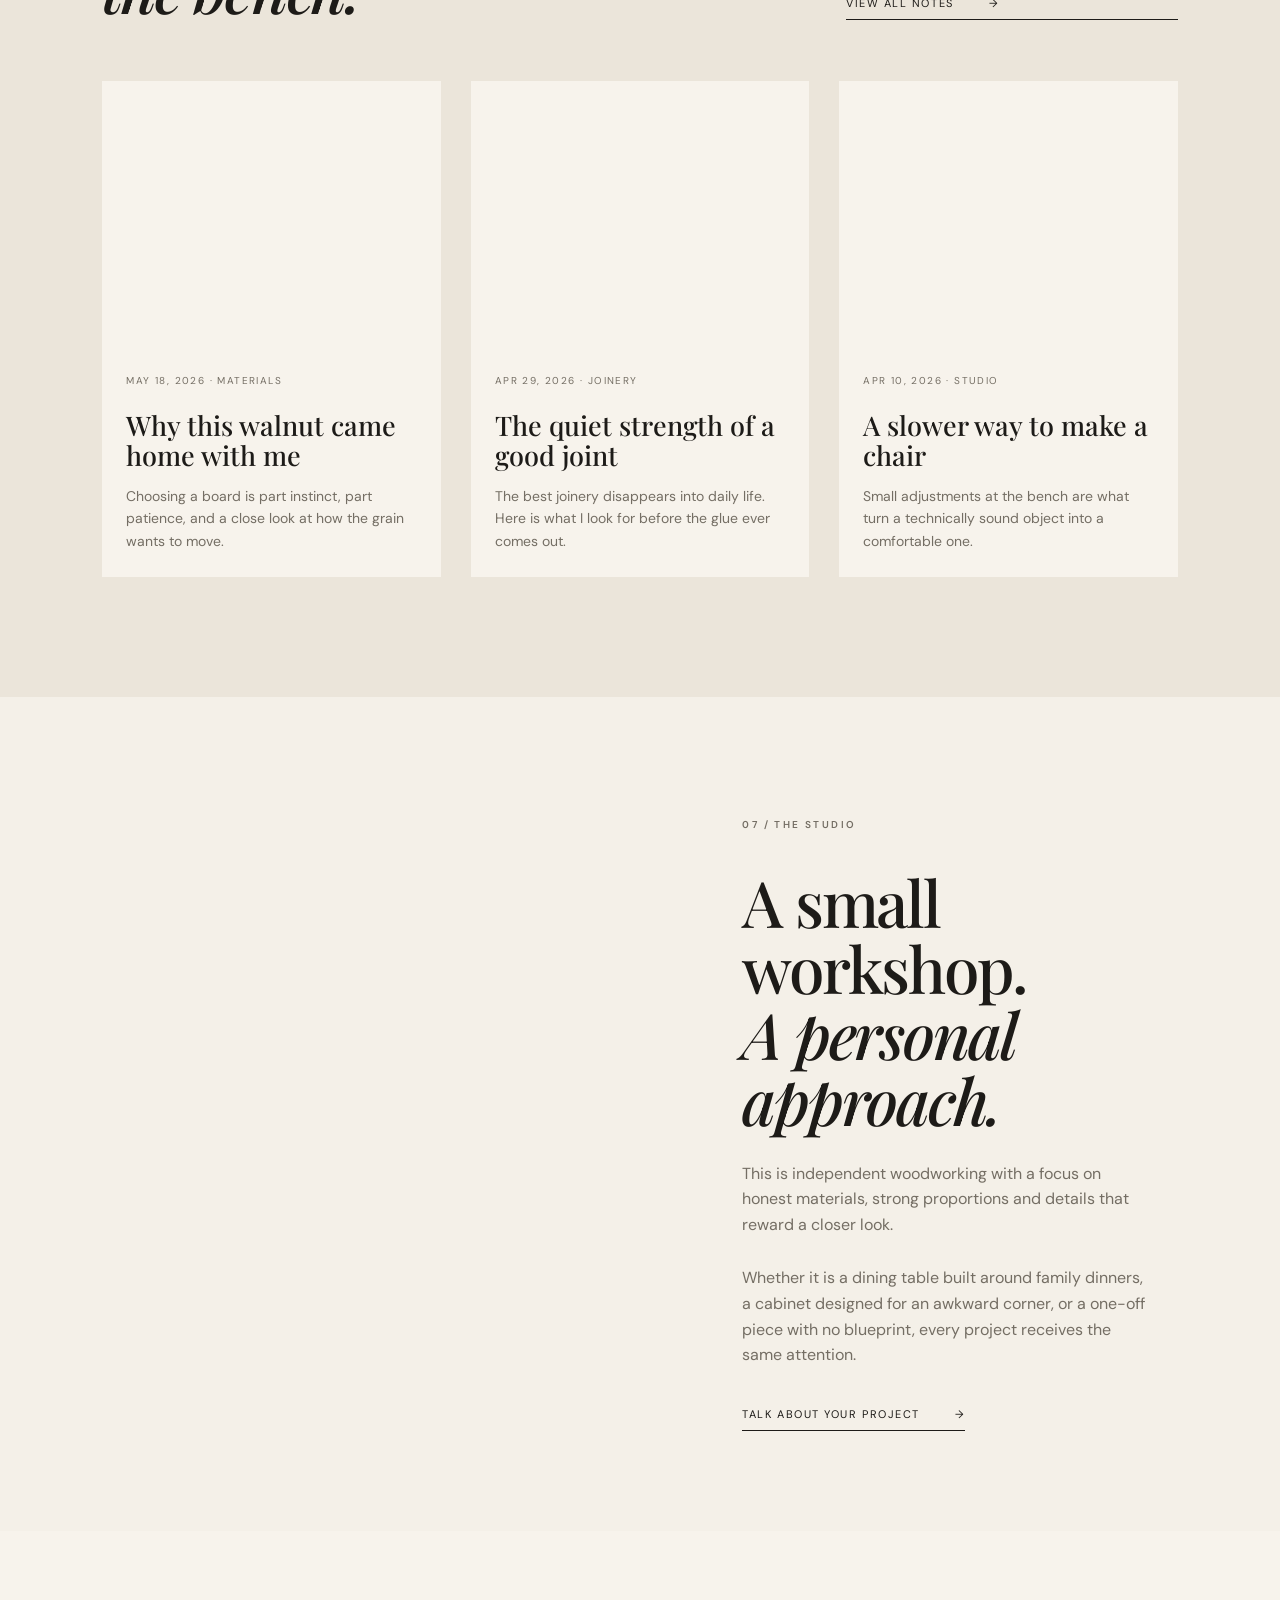
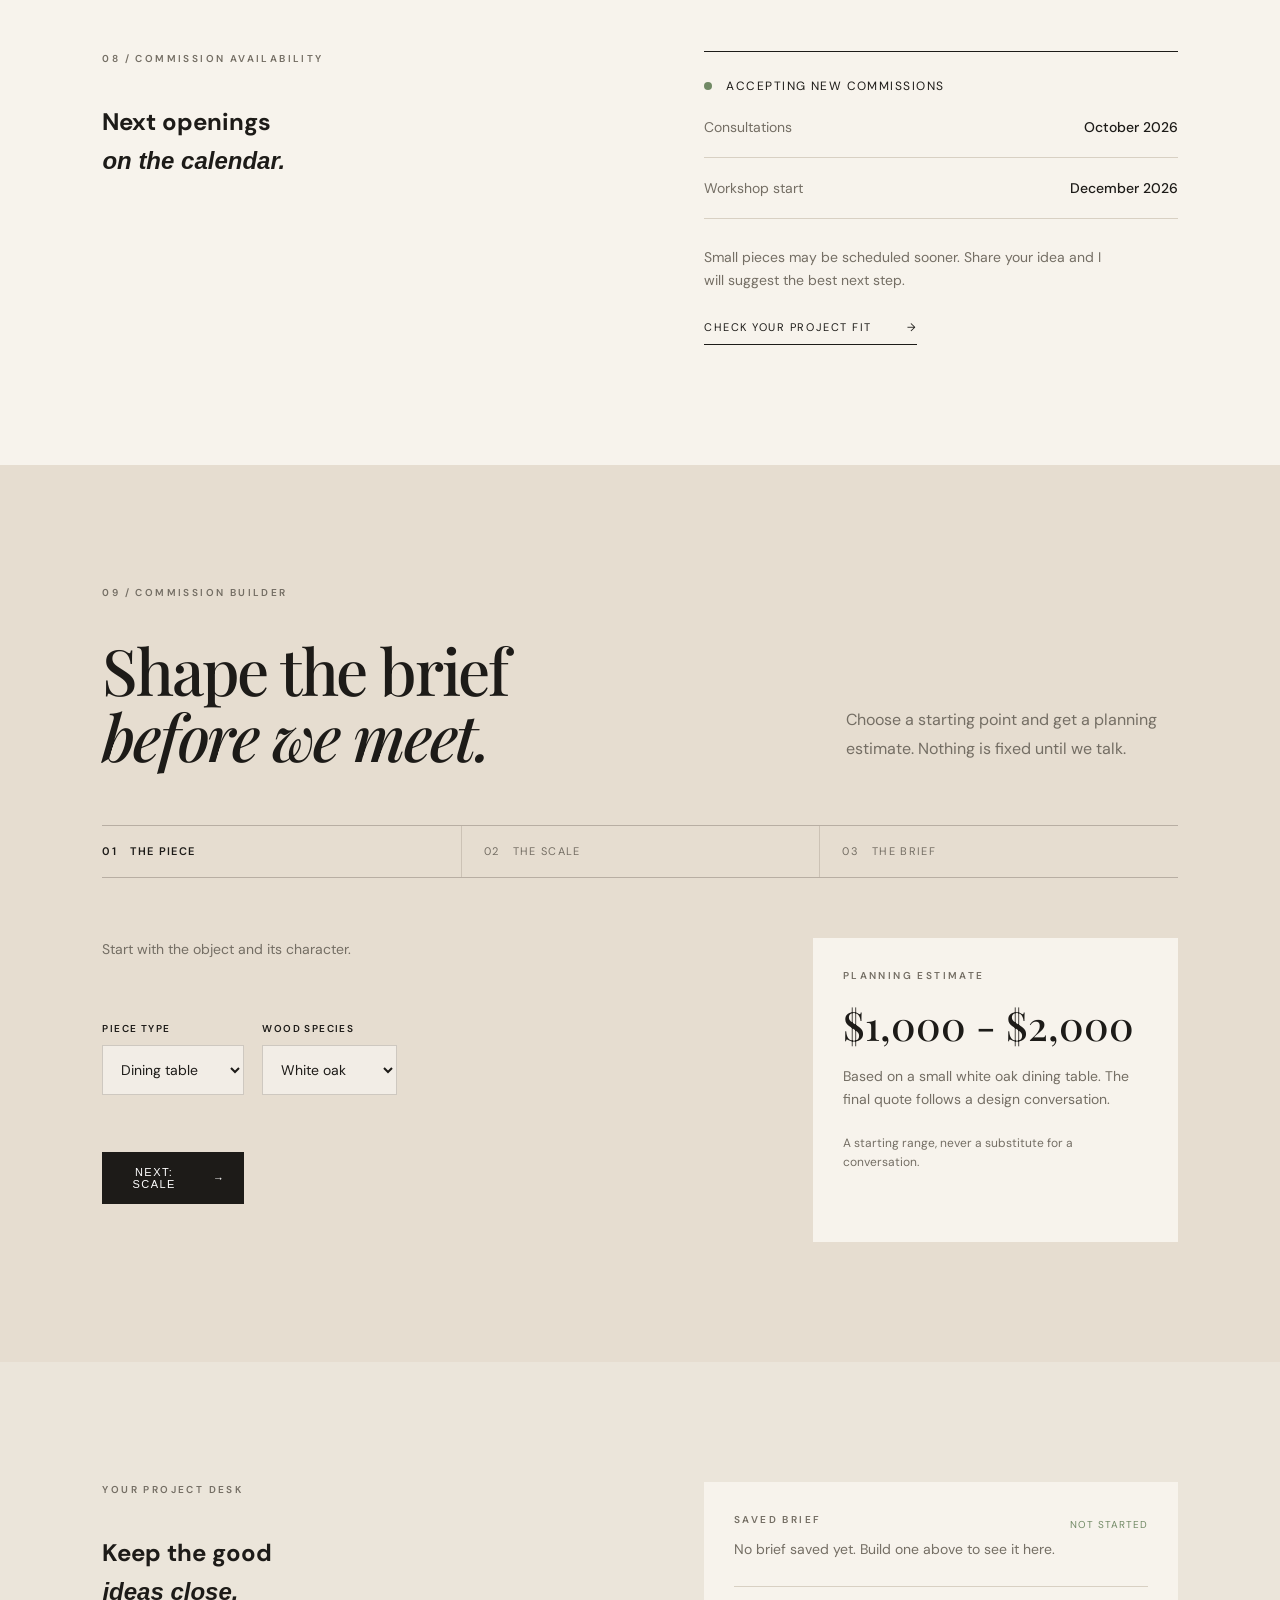
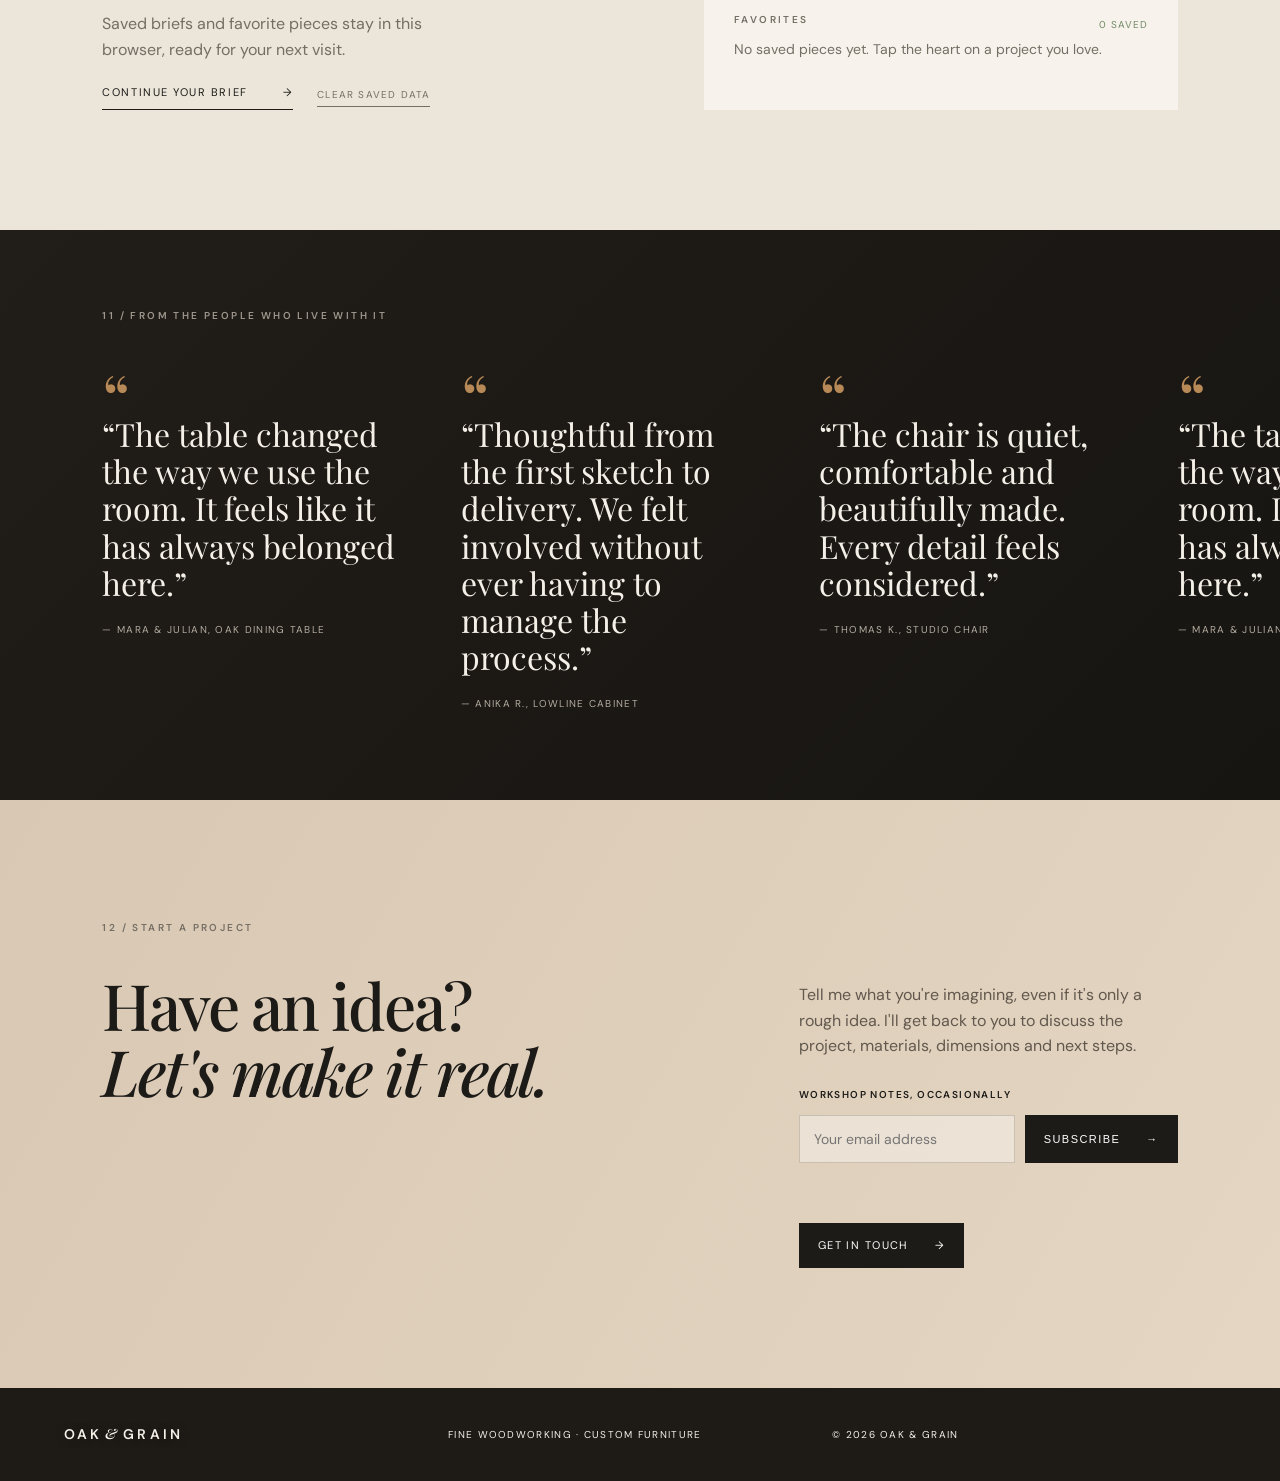
==== commit 7485b5f4: "Improve portfolio UX and interactions" ====
--- a/index.html
+++ b/index.html
@@ -19,9 +19,12 @@
     <nav class="nav">
       <a href="#work">Work</a>
       <a href="#process">Process</a>
+      <a href="#journal">Journal</a>
       <a href="#about">About</a>
+      <a href="login.html">Client login</a>
       <a href="#contact" class="nav-cta">Start a Project</a>
     </nav>
+    <span class="scroll-progress" aria-hidden="true"></span>
   </header>
 
   <main>
@@ -60,22 +63,29 @@
         <p class="section-description">Furniture, joinery and one-off pieces created for homes and spaces that deserve something personal.</p>
       </div>
 
+      <div class="work-filters" role="group" aria-label="Filter selected work">
+        <button class="filter-button is-active" type="button" data-filter="all" aria-pressed="true">All work</button>
+        <button class="filter-button" type="button" data-filter="seating" aria-pressed="false">Seating</button>
+        <button class="filter-button" type="button" data-filter="dining" aria-pressed="false">Dining</button>
+        <button class="filter-button" type="button" data-filter="storage" aria-pressed="false">Storage</button>
+      </div>
+
       <div class="gallery">
-        <article class="project project-large">
+        <article class="project project-large" data-project-key="walnut-lounge" data-category="seating">
           <img src="https://images.unsplash.com/photo-1555041469-a586c61ea9bc?auto=format&fit=crop&w=1400&q=85" alt="Handcrafted wooden furniture in a warm interior">
-          <div class="project-info"><span>01</span><h3>Walnut Lounge</h3><p>Walnut · Hand-finished</p></div>
-        </article>
-        <article class="project">
+          <div class="project-info"><span>01</span><h3><a href="project.html?project=walnut-lounge">Walnut Lounge</a></h3><p>Walnut · Hand-finished</p><button class="favorite-button" type="button" aria-label="Save Walnut Lounge" aria-pressed="false">♡</button></div>
+        </article>
+        <article class="project" data-project-key="oak-dining-table" data-category="dining">
           <img src="https://images.unsplash.com/photo-1616486338812-3dadae4b4ace?auto=format&fit=crop&w=1000&q=85" alt="Minimal wooden dining interior">
-          <div class="project-info"><span>02</span><h3>Oak Dining Table</h3><p>White Oak · Custom</p></div>
-        </article>
-        <article class="project">
+          <div class="project-info"><span>02</span><h3><a href="project.html?project=oak-dining-table">Oak Dining Table</a></h3><p>White Oak · Custom</p><button class="favorite-button" type="button" aria-label="Save Oak Dining Table" aria-pressed="false">♡</button></div>
+        </article>
+        <article class="project" data-project-key="studio-chair" data-category="seating">
           <img src="https://images.unsplash.com/photo-1598300042247-d088f8ab3a91?auto=format&fit=crop&w=1000&q=85" alt="Wooden chair and furniture detail">
-          <div class="project-info"><span>03</span><h3>Studio Chair</h3><p>Ash · Joinery</p></div>
-        </article>
-        <article class="project project-wide">
+          <div class="project-info"><span>03</span><h3><a href="project.html?project=studio-chair">Studio Chair</a></h3><p>Ash · Joinery</p><button class="favorite-button" type="button" aria-label="Save Studio Chair" aria-pressed="false">♡</button></div>
+        </article>
+        <article class="project project-wide" data-project-key="lowline-cabinet" data-category="storage">
           <img src="https://images.unsplash.com/photo-1538688525198-9b88f6f53126?auto=format&fit=crop&w=1400&q=85" alt="Modern wood furniture">
-          <div class="project-info"><span>04</span><h3>Lowline Cabinet</h3><p>American Walnut · Bespoke</p></div>
+          <div class="project-info"><span>04</span><h3><a href="project.html?project=lowline-cabinet">Lowline Cabinet</a></h3><p>American Walnut · Bespoke</p><button class="favorite-button" type="button" aria-label="Save Lowline Cabinet" aria-pressed="false">♡</button></div>
         </article>
       </div>
     </section>
@@ -100,10 +110,28 @@
       </div>
     </section>
 
+    <section class="guides" id="guides">
+      <div class="section-heading"><div><p class="section-label">05 / MATERIALS & CARE</p><h2>Choose well.<br><em>Live with it.</em></h2></div><p class="section-description">A few useful notes for choosing timber and keeping a finished piece beautiful.</p></div>
+      <div class="guide-grid">
+        <article><span>Material guide</span><h3>Oak, walnut or ash?</h3><p>Oak brings a light, structured grain. Walnut is deeper and more dramatic. Ash is pale, tactile and wonderfully resilient.</p></article>
+        <article><span>Care guide</span><h3>Keep the surface honest.</h3><p>Dust with a soft cloth, wipe spills quickly, and refresh an oil finish when the timber begins to feel dry.</p></article>
+        <article><span>Planning guide</span><h3>Measure twice.</h3><p>Photograph the room, note doorways and leave space for movement. These details make a beautiful piece work harder.</p></article>
+      </div>
+    </section>
+
+    <section class="journal" id="journal">
+      <div class="section-heading"><div><p class="section-label">06 / WORKSHOP JOURNAL</p><h2>Notes from<br><em>the bench.</em></h2></div><a class="arrow-link" href="#journal">View all notes <span>→</span></a></div>
+      <div class="journal-grid">
+        <article><div class="journal-image journal-image-one"></div><p class="journal-meta">MAY 18, 2026 · MATERIALS</p><h3>Why this walnut came home with me</h3><p>Choosing a board is part instinct, part patience, and a close look at how the grain wants to move.</p></article>
+        <article><div class="journal-image journal-image-two"></div><p class="journal-meta">APR 29, 2026 · JOINERY</p><h3>The quiet strength of a good joint</h3><p>The best joinery disappears into daily life. Here is what I look for before the glue ever comes out.</p></article>
+        <article><div class="journal-image journal-image-three"></div><p class="journal-meta">APR 10, 2026 · STUDIO</p><h3>A slower way to make a chair</h3><p>Small adjustments at the bench are what turn a technically sound object into a comfortable one.</p></article>
+      </div>
+    </section>
+
     <section class="about" id="about">
       <div class="about-image"></div>
       <div class="about-copy">
-        <p class="section-label">05 / THE STUDIO</p>
+        <p class="section-label">07 / THE STUDIO</p>
         <h2>A small workshop.<br><em>A personal approach.</em></h2>
         <p>This is independent woodworking with a focus on honest materials, strong proportions and details that reward a closer look.</p>
         <p>Whether it is a dining table built around family dinners, a cabinet designed for an awkward corner, or a one-off piece with no blueprint, every project receives the same attention.</p>
@@ -111,12 +139,66 @@
       </div>
     </section>
 
+    <section class="availability" id="availability">
+      <div>
+        <p class="section-label">08 / COMMISSION AVAILABILITY</p>
+        <h2>Next openings<br><em>on the calendar.</em></h2>
+      </div>
+      <div class="availability-card">
+        <p class="availability-status"><span></span> Accepting new commissions</p>
+        <div class="availability-row"><span>Consultations</span><strong>October 2026</strong></div>
+        <div class="availability-row"><span>Workshop start</span><strong>December 2026</strong></div>
+        <p class="availability-note">Small pieces may be scheduled sooner. Share your idea and I will suggest the best next step.</p>
+        <a class="arrow-link" href="#builder">Check your project fit <span>→</span></a>
+      </div>
+    </section>
+
+    <section class="builder" id="builder">
+      <div class="section-heading">
+        <div><p class="section-label">09 / COMMISSION BUILDER</p><h2>Shape the brief<br><em>before we meet.</em></h2></div>
+        <p class="section-description">Choose a starting point and get a planning estimate. Nothing is fixed until we talk.</p>
+      </div>
+      <ol class="builder-progress" aria-label="Commission brief progress"><li class="is-active" data-progress-step="1"><span>01</span> The piece</li><li data-progress-step="2"><span>02</span> The scale</li><li data-progress-step="3"><span>03</span> The brief</li></ol>
+      <form class="builder-form" data-builder-form>
+        <div class="builder-fields">
+          <div class="builder-step is-active" data-builder-step="1"><p class="builder-step-title">Start with the object and its character.</p><label>Piece type<select name="piece" required><option value="Dining table">Dining table</option><option value="Cabinet">Cabinet</option><option value="Seating">Seating</option><option value="Shelving">Shelving</option><option value="Something else">Something else</option></select></label><label>Wood species<select name="wood" required><option value="White oak">White oak</option><option value="Walnut">Walnut</option><option value="Ash">Ash</option><option value="Cherry">Cherry</option></select></label><button class="button button-dark builder-next" type="button">Next: scale <span>→</span></button></div>
+          <div class="builder-step" data-builder-step="2"><p class="builder-step-title">A useful estimate starts with proportions.</p><label>Approximate size<select name="size" required><option value="Small">Small: up to 1 m</option><option value="Medium">Medium: 1-2 m</option><option value="Large">Large: over 2 m</option></select></label><label>Budget range<select name="budget" required><option value="1500">$1,000 - $2,000</option><option value="3000">$2,000 - $4,000</option><option value="5500">$4,000 - $7,000</option><option value="8000">$7,000+</option></select></label><div class="builder-step-actions"><button class="button builder-back" type="button">← Back</button><button class="button button-dark builder-next" type="button">Next: details <span>→</span></button></div></div>
+          <div class="builder-step" data-builder-step="3"><p class="builder-step-title">Add anything that will help the first conversation.</p><label>Reference image<input name="reference" type="file" accept="image/*"><span class="reference-preview" data-reference-preview hidden><img alt="Selected reference preview"><span data-reference-name></span></span></label><label class="builder-wide">Tell me about the space<textarea name="notes" placeholder="What are you imagining? Include dimensions, references, or practical needs."></textarea></label><div class="builder-step-actions"><button class="button builder-back" type="button">← Back</button><button class="button button-dark" type="submit">Save this brief <span>→</span></button></div></div>
+        </div>
+        <aside class="estimate-card"><p class="section-label">PLANNING ESTIMATE</p><strong data-estimate>$1,000 - $2,000</strong><p data-estimate-copy>Based on a small white oak dining table. The final quote follows a design conversation.</p><p class="estimate-note">A starting range, never a substitute for a conversation.</p><p class="form-message" aria-live="polite"></p><a class="button button-dark inquiry-button" data-builder-inquiry href="mailto:hello@example.com" hidden>Send this brief <span>→</span></a></aside>
+      </form>
+    </section>
+
+    <section class="dashboard" id="dashboard">
+      <div><p class="section-label">YOUR PROJECT DESK</p><h2>Keep the good<br><em>ideas close.</em></h2><p class="dashboard-copy">Saved briefs and favorite pieces stay in this browser, ready for your next visit.</p><div class="dashboard-actions"><a class="arrow-link" href="#builder">Continue your brief <span>→</span></a><button class="text-button" type="button" data-clear-dashboard>Clear saved data</button></div></div>
+      <div class="dashboard-panel"><div><div class="dashboard-heading"><p class="section-label">SAVED BRIEF</p><span class="dashboard-status" data-brief-status>Not started</span></div><p data-saved-brief>No brief saved yet. Build one above to see it here.</p></div><div><div class="dashboard-heading"><p class="section-label">FAVORITES</p><span class="dashboard-status" data-favorite-count>0 saved</span></div><div class="favorite-grid" data-favorite-grid><p data-favorites>No saved pieces yet. Tap the heart on a project you love.</p></div></div></div>
+    </section>
+
+    <section class="testimonials" id="testimonials">
+      <p class="section-label">11 / FROM THE PEOPLE WHO LIVE WITH IT</p>
+      <div class="testimonial-marquee" aria-label="Client testimonials">
+        <div class="testimonial-track">
+          <div class="testimonial-set">
+            <blockquote>“The table changed the way we use the room. It feels like it has always belonged here.”<cite>— Mara & Julian, Oak Dining Table</cite></blockquote>
+            <blockquote>“Thoughtful from the first sketch to delivery. We felt involved without ever having to manage the process.”<cite>— Anika R., Lowline Cabinet</cite></blockquote>
+            <blockquote>“The chair is quiet, comfortable and beautifully made. Every detail feels considered.”<cite>— Thomas K., Studio Chair</cite></blockquote>
+          </div>
+          <div class="testimonial-set" aria-hidden="true">
+            <blockquote>“The table changed the way we use the room. It feels like it has always belonged here.”<cite>— Mara & Julian, Oak Dining Table</cite></blockquote>
+            <blockquote>“Thoughtful from the first sketch to delivery. We felt involved without ever having to manage the process.”<cite>— Anika R., Lowline Cabinet</cite></blockquote>
+            <blockquote>“The chair is quiet, comfortable and beautifully made. Every detail feels considered.”<cite>— Thomas K., Studio Chair</cite></blockquote>
+          </div>
+        </div>
+      </div>
+    </section>
+
     <section class="contact" id="contact">
-      <p class="section-label">06 / START A PROJECT</p>
+      <p class="section-label">12 / START A PROJECT</p>
       <div class="contact-grid">
         <h2>Have an idea?<br><em>Let's make it real.</em></h2>
         <div>
           <p>Tell me what you're imagining, even if it's only a rough idea. I'll get back to you to discuss the project, materials, dimensions and next steps.</p>
+          <form class="newsletter-form" data-newsletter-form><label for="newsletter-email">Workshop notes, occasionally</label><div><input id="newsletter-email" type="email" placeholder="Your email address" required><button class="button button-dark" type="submit">Subscribe <span>→</span></button></div><p class="form-message" aria-live="polite"></p></form>
           <a class="button button-dark" href="mailto:hello@example.com">Get in touch <span>→</span></a>
         </div>
       </div>
--- a/style.css
+++ b/style.css
@@ -49,10 +49,21 @@
 .auth-back{font-size:11px;letter-spacing:.12em;text-transform:uppercase;color:rgba(255,255,255,.8)}.auth-back:hover{color:#fff}
 .auth-main{min-height:calc(100vh - 78px);display:grid;grid-template-columns:1fr 1fr}
 .auth-panel{padding:clamp(65px,10vh,115px) 12vw;align-self:center;max-width:720px;margin:0 auto;width:100%}
-.auth-panel .section-label{margin-bottom:22px}.auth-panel h1{font-family:"Playfair Display",serif;font-weight:500;font-size:clamp(48px,5vw,72px);line-height:.98;letter-spacing:-.04em}.auth-panel h1 em{font-weight:500}.auth-intro{color:var(--muted);max-width:410px;margin:23px 0 31px}
+.auth-panel .section-label{margin-bottom:22px}.auth-panel h1{font-family:"Playfair Display",serif;font-weight:500;font-size:clamp(48px,5vw,72px);line-height:.98;letter-spacing:-.04em}.auth-panel h1 em{font-weight:500}.auth-intro{color:var(--muted);max-width:410px;margin:23px 0 22px}.auth-benefits{display:flex;flex-wrap:wrap;gap:8px 22px;list-style:none;color:var(--muted);font-size:11px;margin:0 0 28px;padding:0}.auth-benefits li::before{content:"+";color:var(--accent);margin-right:7px}.password-field{position:relative;display:flex;align-items:center;border-bottom:1px solid var(--line)}.password-field:focus-within{border-color:var(--ink)}.password-field input{flex:1;border-bottom:0!important}.password-toggle{border:0;background:none;color:var(--muted);font:10px "DM Sans",sans-serif;text-transform:uppercase;letter-spacing:.1em;cursor:pointer;padding:8px 0 8px 12px}.password-toggle:hover{color:var(--ink)}
+.auth-mode{display:inline-block;color:var(--accent);font-size:10px;text-transform:uppercase;letter-spacing:.12em;margin:0 0 20px}.reference-preview{display:flex;align-items:center;gap:12px;margin-top:10px;font-size:11px;color:var(--muted);font-weight:400;letter-spacing:0;text-transform:none}.reference-preview img{width:58px;height:58px;object-fit:cover}.reference-preview[hidden]{display:none!important}
 .auth-form{display:flex;flex-direction:column;gap:9px}.auth-form label:not(.check-label){font-size:11px;letter-spacing:.1em;text-transform:uppercase;font-weight:600;margin-top:7px}.auth-form input:not([type="checkbox"]){height:48px;background:transparent;border:0;border-bottom:1px solid var(--line);border-radius:0;color:var(--ink);font:16px "DM Sans",sans-serif;outline:none;padding:4px 0}.auth-form input:not([type="checkbox"]):focus{border-color:var(--ink)}
 .form-row{display:flex;justify-content:space-between;align-items:center;margin:12px 0 16px;font-size:11px}.form-row>a,.auth-switch a{border-bottom:1px solid currentColor;padding-bottom:2px}.check-label{display:flex;align-items:center;gap:8px;color:var(--muted);font-size:11px;cursor:pointer}.check-label input{accent-color:var(--ink)}.consent{align-items:flex-start;line-height:1.45;margin:16px 0 8px}.auth-form .button{align-self:flex-start;border:0;cursor:pointer;margin-top:1px}.form-message{min-height:20px;color:#6e4e2b;font-size:13px;margin-top:8px}.auth-switch{font-size:13px;color:var(--muted);margin-top:32px}.auth-switch a{color:var(--ink);margin-left:3px}
 .auth-image{min-height:600px;background-position:center;background-size:cover}.auth-image-login{background-image:linear-gradient(rgba(25,20,14,.14),rgba(25,20,14,.14)),url("https://images.unsplash.com/photo-1549490349-8643362247b5?auto=format&fit=crop&w=1600&q=85")}.auth-image-signup{background-image:linear-gradient(rgba(25,20,14,.16),rgba(25,20,14,.16)),url("https://images.unsplash.com/photo-1601058268499-e52658b8bb88?auto=format&fit=crop&w=1600&q=85")}
+
+/* UI pass */
+[hidden]{display:none!important}
+.scroll-progress{position:absolute;left:0;bottom:-1px;width:100%;height:2px;background:#c39768;transform:scaleX(0);transform-origin:left center;pointer-events:none;z-index:1}.hero-image,.about-image,.journal-image{background-position:center calc(50% + var(--parallax, 0px));will-change:background-position}.hero-image{background-position:center calc(50% + var(--parallax, 0px))}.intro,.work,.statement,.process,.guides,.journal,.about,.availability,.builder,.dashboard,.testimonials,.contact{scroll-margin-top:78px}.reveal{transition-duration:.9s}.gallery .project.reveal,.steps .step.reveal,.guide-grid article.reveal,.journal-grid article.reveal{transition-delay:var(--reveal-delay,0ms)}
+.testimonial-marquee{overflow:hidden;margin:0 -8vw;padding:18px 8vw 12px}.testimonial-track{display:flex;width:200%;animation:testimonial-slide 38s linear infinite}.testimonial-track:hover{animation-play-state:paused}.testimonial-set{flex:0 0 50%;display:grid;grid-template-columns:repeat(3,1fr);gap:5vw;padding-right:5vw}.testimonial-set blockquote{font-family:"Playfair Display",serif;font-size:clamp(24px,2.5vw,36px);line-height:1.16}.testimonial-set cite{display:block;margin-top:22px;color:#b4aca0;font:10px "DM Sans",sans-serif;font-style:normal;text-transform:uppercase;letter-spacing:.13em}.testimonial-set blockquote::before{content:"“";display:block;color:#b78957;font:68px/.55 "Playfair Display",serif}.testimonial-set[aria-hidden="true"]{user-select:none}
+@media(max-width:800px){.testimonial-marquee{margin:0 -6vw;padding:18px 6vw 12px}.testimonial-track{width:600%}.testimonial-set{grid-template-columns:1fr;gap:38px;padding-right:6vw}}
+@media(prefers-reduced-motion:reduce){.scroll-progress{display:none}.hero-image,.about-image,.journal-image{background-position:center}.testimonial-track{animation:none;width:100%}.testimonial-set{flex-basis:100%;grid-template-columns:1fr}}
+.work-filters{display:flex;flex-wrap:wrap;gap:9px;margin-top:42px}.filter-button{border:1px solid var(--line);background:transparent;color:var(--muted);padding:10px 14px;font:10px "DM Sans",sans-serif;text-transform:uppercase;letter-spacing:.13em;cursor:pointer;transition:background .2s ease,color .2s ease,border-color .2s ease}.filter-button:hover,.filter-button.is-active{background:var(--ink);border-color:var(--ink);color:#fff}.dashboard-actions{display:flex;align-items:center;gap:24px;flex-wrap:wrap;margin-top:22px}.dashboard-actions .arrow-link{margin-top:0}.text-button{border:0;border-bottom:1px solid var(--muted);background:none;color:var(--muted);padding:0 0 5px;font:10px "DM Sans",sans-serif;text-transform:uppercase;letter-spacing:.12em;cursor:pointer}.text-button:hover{color:var(--ink);border-color:var(--ink)}.dashboard-heading{display:flex;align-items:center;justify-content:space-between;gap:20px}.dashboard-heading .section-label{margin-bottom:10px}.dashboard-status{font-size:10px;color:#718965;text-transform:uppercase;letter-spacing:.1em}.favorite-grid{display:grid;grid-template-columns:repeat(2,1fr);gap:12px}.favorite-grid>p{grid-column:1/-1}.favorite-card{display:flex;align-items:center;gap:10px;background:#ebe5da;padding:8px;font-size:11px}.favorite-card img{width:52px;height:52px;object-fit:cover}.favorite-card:hover span{color:var(--accent)}
+@media(max-width:800px){.favorite-grid{grid-template-columns:1fr}.dashboard-actions{align-items:flex-start;flex-direction:column;gap:16px}}
+.site-header{position:fixed;transition:background .25s ease,box-shadow .25s ease}.site-header.is-scrolled{box-shadow:0 12px 30px rgba(20,16,11,.2)}.nav a{position:relative}.nav a[aria-current="page"]:not(.nav-cta)::after{content:"";position:absolute;left:0;right:0;bottom:-9px;height:1px;background:#ead7bc}.nav a:focus-visible,.menu-toggle:focus-visible,.button:focus-visible,.favorite-button:focus-visible,.builder-fields select:focus-visible,.builder-fields input:focus-visible,.builder-fields textarea:focus-visible,.newsletter-form input:focus-visible{outline:2px solid #b78957;outline-offset:4px}.project{transition:background .25s ease,transform .25s ease}.project:hover{background:#fbf8f2;transform:translateY(-3px)}.project-info{position:relative}.project-info h3 a::after{content:"View case study →";display:block;font:10px "DM Sans",sans-serif;color:var(--accent);letter-spacing:.1em;text-transform:uppercase;margin-top:7px;opacity:.7}.project-info h3 a:hover::after{opacity:1}.favorite-button{transition:transform .2s ease,color .2s ease}.favorite-button[aria-pressed="true"]{color:#7b4930}.builder-progress{display:grid;grid-template-columns:repeat(3,1fr);gap:0;margin-top:55px;border-top:1px solid rgba(98,88,77,.35);border-bottom:1px solid rgba(98,88,77,.35);list-style:none}.builder-progress li{padding:17px 0;color:var(--muted);font-size:11px;text-transform:uppercase;letter-spacing:.12em}.builder-progress li+li{border-left:1px solid rgba(98,88,77,.2);padding-left:22px}.builder-progress li span{margin-right:9px}.builder-progress li.is-active{color:var(--ink);font-weight:600}.builder-step{display:none;grid-template-columns:1fr 1fr;gap:18px}.builder-step.is-active{display:grid}.builder-step-title{grid-column:1/-1;color:var(--muted);font-size:14px;margin-bottom:4px}.builder-step-actions{grid-column:1/-1;display:flex;align-items:center;gap:15px;margin-top:10px}.builder-step-actions .button{border:0;cursor:pointer}.builder-back{background:transparent;color:var(--ink);padding-left:0}.estimate-note{color:var(--muted);font-size:12px!important;margin:0 0 20px!important}.builder-fields input[type="file"]{padding:11px}.builder-fields input[type="file"]::file-selector-button{font:11px "DM Sans",sans-serif;text-transform:uppercase;letter-spacing:.1em;background:var(--ink);color:#fff;border:0;padding:9px 11px;margin-right:12px;cursor:pointer}
 
 @media(max-width:800px){
  .site-header{height:68px;padding:0 6vw}.menu-toggle{display:flex;flex-direction:column;gap:5px}.menu-toggle span{width:24px;height:1px;background:white}.nav{display:none;position:absolute;top:68px;left:0;right:0;background:#1e1b17;padding:25px 6vw;flex-direction:column;align-items:flex-start;gap:22px}.nav.open{display:flex}
@@ -65,3 +76,10 @@
  .quotes{margin:0 -6vw;padding:12px 6vw}.testimonial-set{grid-template-columns:1fr;gap:28px;padding-right:6vw}.testimonials{padding:62px 6vw}.instagram-grid{grid-template-columns:1fr 1fr;gap:10px;margin-top:40px}.instagram-grid img{height:220px}.instagram-grid img:last-child{grid-column:1/-1}.form-fields{grid-template-columns:1fr}.form-fields textarea{grid-column:auto}.contact-actions{align-items:flex-start;flex-direction:column;gap:16px}.project-detail{grid-template-columns:1fr}.project-hero{min-height:440px;height:440px}.project-copy{padding:65px 8vw 80px}
  .auth-header{height:68px}.auth-main{min-height:calc(100vh - 68px);grid-template-columns:1fr}.auth-panel{padding:70px 8vw 80px}.auth-image{display:none}.auth-back{font-size:10px}
 }
+
+/* Feature sections */
+.builder-step>.builder-next{align-self:start;min-width:142px;min-height:48px;justify-content:center;border:0;cursor:pointer}
+.project-info{grid-template-columns:35px 1fr auto 28px}.availability,.builder,.guides,.journal,.dashboard{padding:120px 8vw}.availability{display:grid;grid-template-columns:1fr 1fr;gap:10vw;background:#f7f3ec}.availability-card{border-top:1px solid var(--ink);padding-top:25px}.availability-status{font-size:12px;text-transform:uppercase;letter-spacing:.12em}.availability-status span{display:inline-block;width:8px;height:8px;border-radius:50%;background:#718965;margin-right:10px}.availability-row{display:flex;justify-content:space-between;border-bottom:1px solid var(--line);padding:19px 0;color:var(--muted);font-size:14px}.availability-row strong{color:var(--ink);font-weight:500}.availability-note{color:var(--muted);font-size:14px;max-width:420px;margin:27px 0 0}
+.builder{background:#e6ddd0}.builder-form{display:grid;grid-template-columns:1.25fr .75fr;gap:8vw;margin-top:60px}.builder-fields{display:grid;grid-template-columns:1fr 1fr;gap:18px}.builder-fields label,.newsletter-form label{display:flex;flex-direction:column;gap:8px;font-size:10px;text-transform:uppercase;letter-spacing:.14em;font-weight:600}.builder-fields select,.builder-fields textarea,.newsletter-form input{font:14px "DM Sans",sans-serif;color:var(--ink);background:rgba(255,255,255,.45);border:1px solid rgba(98,88,77,.25);border-radius:0;padding:14px;width:100%}.builder-fields textarea{min-height:135px;resize:vertical}.builder-wide{grid-column:1/-1}.estimate-card{background:#f7f3ec;padding:30px;align-self:start}.estimate-card .section-label{margin-bottom:19px}.estimate-card strong{display:block;font-family:"Playfair Display",serif;font-size:40px;font-weight:500;line-height:1.1}.estimate-card>p:not(.section-label):not(.form-message){color:var(--muted);font-size:14px;margin:18px 0 24px}.estimate-card .button{border:0;cursor:pointer}.estimate-card .form-message{min-height:20px;color:#6e4e2b;font-size:13px;margin-top:12px}
+.dashboard{display:grid;grid-template-columns:1fr 1fr;gap:10vw;background:#ebe5da}.dashboard-copy{color:var(--muted);max-width:360px}.dashboard-panel{background:#f7f3ec;padding:30px}.dashboard-panel>div+div{border-top:1px solid var(--line);margin-top:25px;padding-top:25px}.dashboard-panel .section-label{margin-bottom:10px}.dashboard-panel p:not(.section-label){color:var(--muted);font-size:14px}.guides{background:#f4f0e8}.guide-grid,.journal-grid{display:grid;grid-template-columns:repeat(3,1fr);gap:30px;margin-top:60px}.guide-grid article{border-top:1px solid var(--ink);padding-top:20px}.guide-grid span,.journal-meta{font-size:10px;color:var(--muted);text-transform:uppercase;letter-spacing:.14em}.guide-grid h3,.journal-grid h3{font-family:"Playfair Display",serif;font-size:27px;font-weight:500;line-height:1.1;margin:22px 0 14px}.guide-grid p,.journal-grid article>p:last-child{color:var(--muted);font-size:14px}.journal{background:#ebe5da}.journal-grid article{background:#f7f3ec;padding-bottom:25px}.journal-image{height:270px;background-position:center;background-size:cover;margin-bottom:22px}.journal-image-one{background-image:url("https://images.unsplash.com/photo-1549490349-8643362247b5?auto=format&fit=crop&w=900&q=85")}.journal-image-two{background-image:url("https://images.unsplash.com/photo-1601058268499-e52658b8bb88?auto=format&fit=crop&w=900&q=85")}.journal-image-three{background-image:url("https://images.unsplash.com/photo-1598300042247-d088f8ab3a91?auto=format&fit=crop&w=900&q=85")}.journal-grid article>h3,.journal-grid article>p:not(.journal-meta){margin-left:24px;margin-right:24px}.journal-meta{margin-left:24px}.testimonial-grid{display:grid;grid-template-columns:1fr 1fr;gap:8vw}.testimonial-grid blockquote{font-family:"Playfair Display",serif;font-size:clamp(25px,3vw,42px);line-height:1.15}.testimonial-grid cite{display:block;font:10px "DM Sans",sans-serif;color:#b4aca0;text-transform:uppercase;letter-spacing:.13em;margin-top:23px}.favorite-button{border:0;background:none;color:var(--accent);font-size:25px;line-height:1;cursor:pointer;padding:2px}.favorite-button:hover{transform:scale(1.12)}.newsletter-form{margin-top:28px}.newsletter-form>div{display:flex;gap:10px;margin-top:12px}.newsletter-form input{max-width:260px;background:rgba(255,255,255,.35)}.newsletter-form .button{margin-top:0;border:0;cursor:pointer}.newsletter-form .form-message{min-height:20px;margin-top:10px}
+@media(max-width:800px){.availability,.builder,.guides,.journal,.dashboard{padding:85px 6vw}.availability,.builder-form,.dashboard{grid-template-columns:1fr;gap:45px}.builder-fields,.builder-step,.guide-grid,.journal-grid,.testimonial-grid{grid-template-columns:1fr}.builder-wide{grid-column:auto}.builder-progress li{font-size:9px}.builder-progress li+li{padding-left:10px}.builder-step-actions{flex-wrap:wrap}.guide-grid,.journal-grid{gap:40px;margin-top:45px}.journal-image{height:240px}.newsletter-form>div{align-items:stretch;flex-direction:column}.newsletter-form input{max-width:none}.project-info{grid-template-columns:28px 1fr 28px}.project-info p{grid-column:2/-1}.favorite-button{grid-column:3;grid-row:1}.testimonial-grid{gap:42px}}
